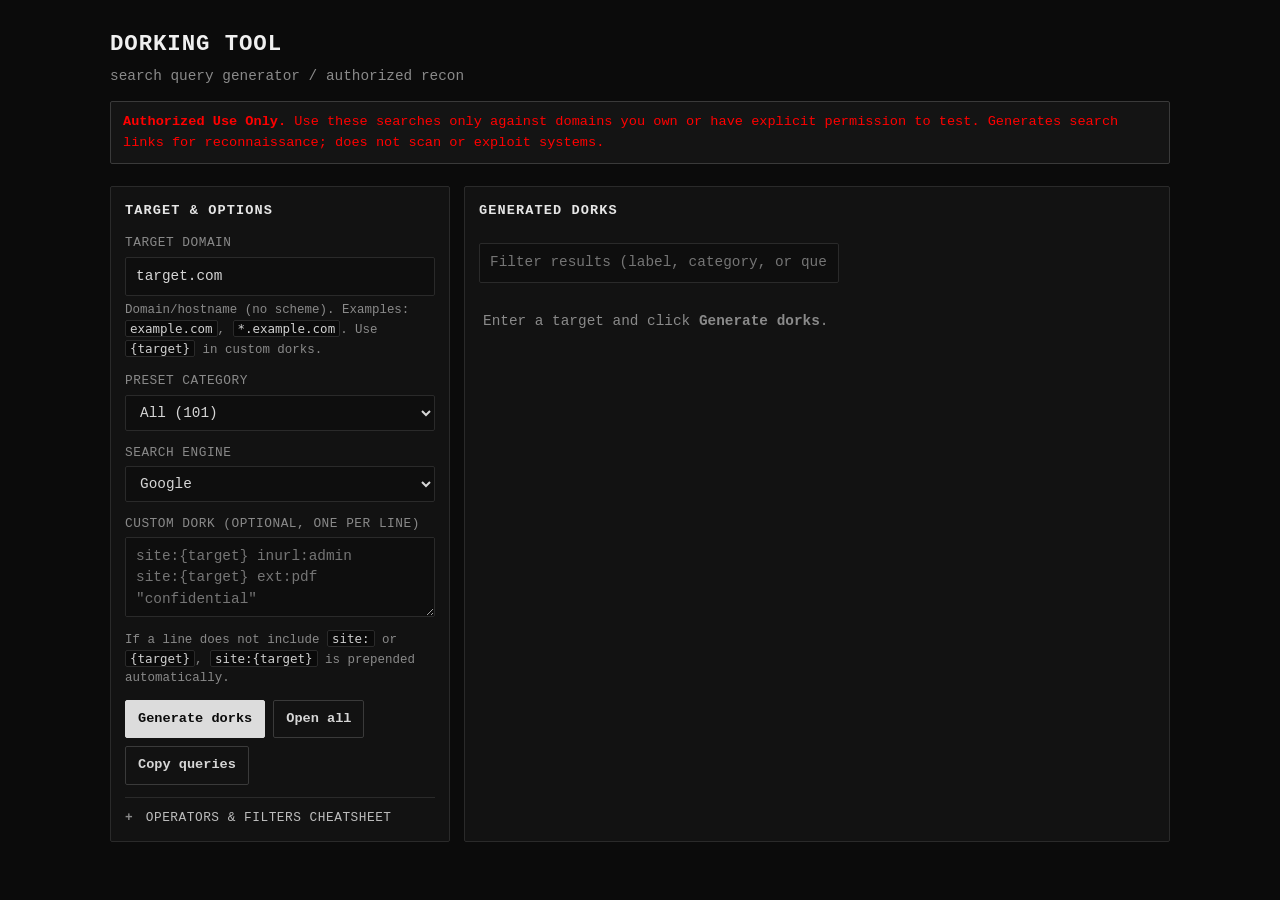
==== index.html @ b3324f96 "first commit" ====
<!DOCTYPE html>
<html lang="en">
<head>
  <meta charset="UTF-8" />
  <meta name="viewport" content="width=device-width, initial-scale=1.0" />
  <title>Dorking Tool</title>
  <style>
    :root {
      --bg: #0b0b0b;
      --panel: #121212;
      --panel-2: #181818;
      --text: #d6d6d6;
      --muted: #8a8a8a;
      --accent: #cfcfcf;
      --border: #2a2a2a;
      --border-strong: #3a3a3a;
      --warn-bg: #141414;
      --warn-border: #3a3a3a;
      --warn-text: #bdbdbd;
    }
    * { box-sizing: border-box; }
    body {
      margin: 0;
      font-family: ui-monospace, SFMono-Regular, Consolas, "Liberation Mono", Menlo, monospace;
      background: var(--bg);
      color: var(--text);
      min-height: 100vh;
      line-height: 1.5;
    }
    header { padding: 28px 20px 8px; max-width: 1100px; margin: 0 auto; }
    h1 {
      margin: 0 0 4px;
      font-size: 1.4rem;
      font-weight: 600;
      letter-spacing: 0.04em;
      color: #f0f0f0;
      text-transform: uppercase;
    }
    .subtitle { color: var(--muted); margin: 0 0 14px; font-size: 0.9rem; }
    .notice {
      background: var(--warn-bg);
      border: 1px solid var(--warn-border);
      color: #ff0000;
      padding: 10px 12px;
      border-radius: 2px;
      font-size: 0.85rem;
    }
    .notice strong { color: #ff0000; font-weight: 600; }
    main {
      max-width: 1100px;
      margin: 0 auto;
      padding: 14px 20px 36px;
      display: grid;
      grid-template-columns: 340px 1fr;
      gap: 14px;
    }
    .card {
      background: var(--panel);
      border: 1px solid var(--border);
      border-radius: 2px;
      padding: 14px;
    }
    .card h2 {
      font-size: 0.85rem;
      margin: 0 0 12px;
      font-weight: 600;
      color: #e6e6e6;
      text-transform: uppercase;
      letter-spacing: 0.08em;
    }
    label { display: block; font-size: 0.8rem; color: var(--muted); margin-bottom: 4px; text-transform: uppercase; letter-spacing: 0.04em; }
    input[type="text"], select, textarea {
      width: 100%;
      background: #0e0e0e;
      color: var(--text);
      border: 1px solid var(--border);
      border-radius: 2px;
      padding: 8px 10px;
      font: inherit;
      font-size: 0.9rem;
    }
    input[type="text"]:focus, select:focus, textarea:focus {
      outline: none;
      border-color: var(--border-strong);
      background: #101010;
    }
    textarea { min-height: 80px; resize: vertical; }
    .row { margin-bottom: 12px; }
    .actions { display: flex; gap: 8px; flex-wrap: wrap; }
    button {
      background: #dcdcdc;
      color: #0b0b0b;
      border: 1px solid #dcdcdc;
      border-radius: 2px;
      padding: 8px 12px;
      font: inherit;
      font-size: 0.85rem;
      font-weight: 600;
      cursor: pointer;
    }
    button:hover { background: #efefef; }
    button.secondary {
      background: transparent;
      color: var(--text);
      border: 1px solid var(--border-strong);
    }
    button.secondary:hover { background: #1a1a1a; color: #f0f0f0; }
    .hint { color: var(--muted); font-size: 0.78rem; margin-top: 5px; }
    .hint code, .cheatsheet code { color: #d0d0d0; background: #0a0a0a; border: 1px solid var(--border); padding: 0 4px; border-radius: 2px; }
    .results-header {
      display: flex;
      align-items: baseline;
      justify-content: space-between;
      gap: 8px;
      margin-bottom: 10px;
      flex-wrap: wrap;
    }
    .count { color: var(--muted); font-size: 0.8rem; }
    .toolbar { margin-bottom: 10px; }
    .toolbar input { max-width: 360px; }
    .dork-list { display: grid; gap: 8px; }
    .dork {
      border: 1px solid var(--border);
      border-radius: 2px;
      padding: 10px 12px;
      background: var(--panel-2);
    }
    .dork .meta {
      display: flex;
      align-items: center;
      justify-content: space-between;
      gap: 8px;
      margin-bottom: 4px;
    }
    .dork .meta strong { font-size: 0.88rem; font-weight: 600; color: #ececec; }
    .tag {
      font-size: 0.72rem;
      color: var(--muted);
      border: 1px solid var(--border);
      padding: 1px 6px;
      border-radius: 2px;
      white-space: nowrap;
      text-transform: uppercase;
      letter-spacing: 0.03em;
    }
    .query {
      font-size: 0.85rem;
      color: #c8c8c8;
      word-break: break-word;
      margin: 6px 0 8px;
      padding: 6px 8px;
      background: #0e0e0e;
      border: 1px solid #222;
      border-radius: 2px;
    }
    .dork .links { display: flex; gap: 8px; flex-wrap: wrap; }
    a.btn, .btn-link {
      text-decoration: none;
      color: var(--text);
      border: 1px solid var(--border-strong);
      padding: 5px 9px;
      border-radius: 2px;
      font: inherit;
      font-size: 0.8rem;
      background: transparent;
      cursor: pointer;
    }
    a.btn:hover, .btn-link:hover { background: #1e1e1e; color: #fff; }
    a.btn.primary { color: #e8e8e8; border-color: #555; }
    .empty { color: var(--muted); padding: 18px 4px; font-size: 0.9rem; }
    details { margin-top: 12px; border-top: 1px solid var(--border); padding-top: 10px; }
    summary {
      cursor: pointer;
      color: #bdbdbd;
      font-size: 0.8rem;
      text-transform: uppercase;
      letter-spacing: 0.04em;
      list-style: none;
      display: flex;
      align-items: center;
      gap: 8px;
      user-select: none;
    }
    summary::-webkit-details-marker { display: none; }
    summary::before { content: "+"; color: var(--muted); font-weight: 600; width: 1em; display: inline-block; }
    details[open] summary::before { content: "-"; }
    summary:hover { color: #e0e0e0; }
    .cheatsheet { margin-top: 10px; font-size: 0.8rem; color: var(--muted); line-height: 1.45; }
    .op-list { display: grid; gap: 8px; }
    .op-item { border: 1px solid var(--border); background: #101010; border-radius: 2px; padding: 8px 9px; }
    .op-head { display: flex; align-items: baseline; justify-content: space-between; gap: 8px; margin-bottom: 3px; }
    .op-name { color: #e2e2e2; font-weight: 600; font-size: 0.82rem; }
    .op-desc { color: var(--muted); font-size: 0.78rem; }
    .op-example { margin-top: 4px; color: #a8a8a8; font-size: 0.78rem; }
    .op-example span { color: #6f6f6f; margin-right: 6px; text-transform: uppercase; letter-spacing: 0.03em; font-size: 0.7rem; }
    .cheatsheet .note { margin-top: 10px; font-size: 0.76rem; color: #7f7f7f; border-left: 2px solid var(--border-strong); padding-left: 8px; }
    ::selection { background: #333; color: #fff; }
    @media (max-width: 900px) { main { grid-template-columns: 1fr; } }
  </style>
</head>
<body>
  <header>
    <h1>Dorking Tool</h1>
    <p class="subtitle">search query generator / authorized recon</p>
    <div class="notice">
      <strong>Authorized Use Only.</strong> Use these searches only against domains you own or have explicit permission to test.
      Generates search links for reconnaissance; does not scan or exploit systems.
    </div>
  </header>

  <main>
    <section class="card">
      <h2>Target & Options</h2>
      <div class="row">
        <label for="target">Target domain</label>
        <input id="target" type="text" placeholder="example.com" value="target.com" autocomplete="off" />
        <div class="hint">Domain/hostname (no scheme). Examples: <code>example.com</code>, <code>*.example.com</code>. Use <code>{target}</code> in custom dorks.</div>
      </div>
      <div class="row">
        <label for="category">Preset category</label>
        <select id="category"></select>
      </div>
      <div class="row">
        <label for="engine">Search engine</label>
        <select id="engine">
          <option value="google">Google</option>
          <option value="bing">Bing</option>
          <option value="duckduckgo">DuckDuckGo</option>
        </select>
      </div>
      <div class="row">
        <label for="custom">Custom dork (optional, one per line)</label>
        <textarea id="custom" placeholder="site:{target} inurl:admin&#10;site:{target} ext:pdf &quot;confidential&quot;"></textarea>
        <div class="hint">If a line does not include <code>site:</code> or <code>{target}</code>, <code>site:{target}</code> is prepended automatically.</div>
      </div>
      <div class="actions">
        <button id="generate">Generate dorks</button>
        <button id="openAll" class="secondary" title="Open all visible result links">Open all</button>
        <button id="copyAll" class="secondary">Copy queries</button>
      </div>
      <div id="status" class="hint" aria-live="polite"></div>

      <details class="cheatsheet-details">
        <summary>Operators & filters cheatsheet</summary>
        <div class="cheatsheet">
          <div class="op-list">
            <div class="op-item">
              <div class="op-name"><code>site:</code></div>
              <div class="op-desc">Limit results to a domain or host.</div>
              <div class="op-example"><span>Example</span><code>site:example.com</code></div>
            </div>
            <div class="op-item">
              <div class="op-name"><code>inurl:</code> / <code>allinurl:</code></div>
              <div class="op-desc">Match keyword(s) in the URL.</div>
              <div class="op-example"><span>Example</span><code>inurl:login</code></div>
            </div>
            <div class="op-item">
              <div class="op-name"><code>intitle:</code> / <code>allintitle:</code></div>
              <div class="op-desc">Match keyword(s) in the page title.</div>
              <div class="op-example"><span>Example</span><code>intitle:"index of"</code></div>
            </div>
            <div class="op-item">
              <div class="op-name"><code>intext:</code> / <code>allintext:</code></div>
              <div class="op-desc">Match keyword(s) in page body text.</div>
              <div class="op-example"><span>Example</span><code>intext:"api_key"</code></div>
            </div>
            <div class="op-item">
              <div class="op-name"><code>filetype:</code> / <code>ext:</code></div>
              <div class="op-desc">Filter by file extension/type.</div>
              <div class="op-example"><span>Example</span><code>filetype:pdf</code></div>
            </div>
            <div class="op-item">
              <div class="op-name"><code>"phrase"</code></div>
              <div class="op-desc">Match an exact phrase.</div>
              <div class="op-example"><span>Example</span><code>"internal use only"</code></div>
            </div>
            <div class="op-item">
              <div class="op-name"><code>OR</code> <code>|</code> <code>( )</code> <code>-</code></div>
              <div class="op-desc">Combine, group, or exclude terms.</div>
              <div class="op-example"><span>Example</span><code>login | signin -help</code></div>
            </div>
            <div class="op-item">
              <div class="op-name"><code>*</code></div>
              <div class="op-desc">Wildcard placeholder (engine-dependent).</div>
              <div class="op-example"><span>Example</span><code>site:*.example.com</code></div>
            </div>
            <div class="op-item">
              <div class="op-name"><code>cache:</code></div>
              <div class="op-desc">View cached page (Google; may be limited/unavailable).</div>
              <div class="op-example"><span>Example</span><code>cache:example.com</code></div>
            </div>
          </div>
          <div class="note">Operator support varies by search engine. Use for authorized recon only.</div>
        </div>
      </details>
    </section>

    <section class="card">
      <div class="results-header">
        <h2>Generated dorks</h2>
        <div id="count" class="count"></div>
      </div>
      <div class="toolbar">
        <input id="filter" type="text" placeholder="Filter results (label, category, or query)" />
      </div>
      <div id="results" class="dork-list">
        <div class="empty">Enter a target and click <strong>Generate dorks</strong>.</div>
      </div>
    </section>
  </main>

  <script>
    const PRESETS = [
      { category: 'All', items: [] },
      { category: 'Discovery & footprint', items: [
        { label: 'All indexed pages', q: 'site:{target}' },
        { label: 'Subdomains (indexed)', q: 'site:*.{target} -www -site:www.{target}' },
        { label: 'Exclude common subdomain noise', q: 'site:{target} -inurl:www' },
        { label: 'Public code mentions', q: '"{target}" (site:github.com OR site:gitlab.com OR site:bitbucket.org)' },
        { label: 'Paste/sharing mentions', q: '"{target}" (site:pastebin.com OR site:pastetext.com OR site:hastebin.com)' },
        { label: 'Cached page (Google)', q: 'cache:{target}' }
      ]},
      { category: 'Files & documents', items: [
        { label: 'PDF documents', q: 'site:{target} filetype:pdf' },
        { label: 'Office documents', q: 'site:{target} (filetype:doc OR filetype:docx OR filetype:xls OR filetype:xlsx OR filetype:ppt OR filetype:pptx OR filetype:csv)' },
        { label: 'Text & readable files', q: 'site:{target} (filetype:txt OR filetype:rtf OR filetype:md)' },
        { label: 'Presentations', q: 'site:{target} (filetype:ppt OR filetype:pptx OR filetype:key)' },
        { label: 'Potentially sensitive docs keywords', q: 'site:{target} filetype:pdf ("confidential" OR "internal use" OR "not for distribution")' }
      ]},
      { category: 'Login & admin', items: [
        { label: 'Login pages', q: 'site:{target} (inurl:login OR inurl:signin OR inurl:sign-in OR intitle:"login" OR intitle:"sign in")' },
        { label: 'Admin portals', q: 'site:{target} (inurl:admin OR inurl:administrator OR intitle:"admin")' },
        { label: 'Auth endpoints', q: 'site:{target} (inurl:auth OR inurl:oauth OR inurl:sso OR inurl:saml)' },
        { label: 'Dashboards/portals', q: 'site:{target} (inurl:dashboard OR inurl:portal OR inurl:console)' },
        { label: 'Password reset flows', q: 'site:{target} (inurl:forgot OR inurl:reset OR "forgot password")' }
      ]},
      { category: 'Directories & indexing', items: [
        { label: 'Directory listings', q: 'site:{target} intitle:"index of"' },
        { label: 'Parent directory listings', q: 'site:{target} intitle:"index of" "parent directory"' },
        { label: 'Index of /backup or /admin', q: 'site:{target} intitle:"index of" ("/backup" OR "/admin" OR "/upload" OR "/uploads")' }
      ]},
      { category: 'Config, env & secrets (recon)', items: [
        { label: '.env references', q: 'site:{target} (inurl:.env OR filetype:env OR ".env")' },
        { label: 'Config files', q: 'site:{target} (filetype:conf OR filetype:cfg OR filetype:ini OR filetype:yaml OR filetype:yml OR filetype:toml)' },
        { label: 'Git exposure hints', q: 'site:{target} (inurl:/.git OR ".git/config" OR intitle:"index of" ".git")' },
        { label: 'Key/material filenames', q: 'site:{target} (filetype:pem OR filetype:key OR filetype:ppk OR "id_rsa" OR "private key")' },
        { label: 'Secret-like keywords (broad)', q: 'site:{target} ("api_key" OR "apikey" OR "client_secret" OR "access_token" OR "authorization: bearer")' }
      ]},
      { category: 'Backups, logs & databases', items: [
        { label: 'Backup/archive files', q: 'site:{target} (filetype:bak OR filetype:old OR filetype:backup OR filetype:zip OR filetype:tar OR filetype:gz OR filetype:7z)' },
        { label: 'SQL/database dumps', q: 'site:{target} (filetype:sql OR filetype:db OR filetype:sqlite OR inurl:dump.sql OR inurl:database)' },
        { label: 'Log files', q: 'site:{target} (filetype:log OR inurl:log OR inurl:logs)' },
        { label: 'Debug/error traces', q: 'site:{target} ("stack trace" OR "traceback" OR "fatal error" OR "warning:" OR "exception")' }
      ]},
      { category: 'APIs & tech surfaces', items: [
        { label: 'API endpoints', q: 'site:{target} (inurl:/api/ OR inurl:api.{target})' },
        { label: 'Swagger/OpenAPI', q: 'site:{target} (inurl:swagger OR inurl:swagger-ui OR inurl:openapi.json OR inurl:api-docs OR intitle:"Swagger UI")' },
        { label: 'GraphQL hints', q: 'site:{target} (inurl:graphql OR inurl:graphiql OR "query {" )' },
        { label: 'Dev/staging/test hosts', q: '(site:dev.{target} OR site:staging.{target} OR site:test.{target} OR site:uat.{target})' },
        { label: 'Common app paths', q: 'site:{target} (inurl:wp-content OR inurl:wp-admin OR inurl:phpinfo OR inurl:server-status)' }
      ]},
      { category: 'Target security & disclosure', items: [
        { label: 'security.txt (well-known)', q: 'site:{target} inurl:/.well-known/security.txt' },
        { label: 'security.txt (any path)', q: 'site:{target} inurl:security.txt' },
        { label: 'Security policy pages', q: 'site:{target} (inurl:security OR inurl:security-policy OR intitle:"security policy")' },
        { label: 'Responsible disclosure page', q: 'site:{target} ("responsible disclosure" OR inurl:responsible-disclosure OR inurl:vulnerability-disclosure-policy)' },
        { label: 'Bug bounty / vulnerability reporting', q: 'site:{target} ("bug bounty" OR "vulnerability report" OR "report a vulnerability" OR inurl:bug-bounty)' },
        { label: 'Rewards / hall of fame', q: 'site:{target} ("reward" OR "bounty" OR "hall of fame" OR "swag") ("security" OR "vulnerability" OR "disclosure")' },
        { label: 'Report/security contact', q: 'site:{target} (inurl:/security ext:txt "contact" OR intext:"security@")' }
      ]},
      { category: 'Bug bounty & disclosure (global discovery)', items: [
        { label: 'Bug bounty in URL', q: 'inurl:"/bug bounty" OR inurl:bugbounty' },
        { label: 'Security pages', q: 'inurl:/security OR inurl:security.txt' },
        { label: 'security.txt rewards', q: 'inurl:security.txt "reward"' },
        { label: 'Responsible disclosure URLs', q: 'inurl:"/responsible-disclosure" OR inurl:"/responsible disclosure"' },
        { label: 'Responsible disclosure rewards/swag/bounty', q: 'inurl:responsible-disclosure (reward OR swag OR bounty)' },
        { label: 'Responsible disclosure hoodie', q: 'inurl:"responsible disclosure" hoodie' },
        { label: 'Responsible disclosure hall of fame', q: '"responsible disclosure" "hall of fame"' },
        { label: 'Responsible disclosure $50', q: 'inurl:"responsible disclosure" $50' },
        { label: 'Responsible disclosure (Europe/white hat)', q: '"responsible disclosure" (europe OR "white hat")' },
        { label: 'White hat program', q: '"white hat program"' },
        { label: 'Responsible disclosure (exclude nl path)', q: 'insite:"responsible disclosure" -inurl:nl' },
        { label: 'Responsible disclosure in text', q: 'intext:"responsible disclosure"' },
        { label: 'Regional responsible disclosure sites', q: '("site:eu responsible disclosure" OR "site:.nl responsible disclosure")' },
        { label: 'Responsible disclosure region filters (r=h)', q: '"responsible disclosure" (r=h:com OR r=h:nl OR r=h:uk OR r=h:eu)' },
        { label: 'Disclosure bounty/swag/reward regions', q: '"responsible disclosure" (bounty OR swag OR reward) (r=h:nl OR r=h:uk OR r=h:eu)' },
        { label: 'Powered by Bugcrowd (external)', q: '"powered by bugcrowd" -site:bugcrowd.com' },
        { label: 'Submit vulnerability report', q: '"submit vulnerability report"' },
        { label: 'Submit report / platforms', q: '"submit vulnerability report" | "powered by bugcrowd" | "powered by hackerone"' },
        { label: 'Government responsible disclosure', q: 'site:*.gov.* "responsible disclosure"' },
        { label: 'We take security seriously', q: 'intext:"we take security very seriously"' },
        { label: 'responsibledisclosure.com', q: 'site:responsibledisclosure.com' },
        { label: 'Vulnerability disclosure policy reward', q: 'inurl:"vulnerability-disclosure-policy" reward' },
        { label: 'Vulnerability disclosure (NL/EU)', q: 'intext:"Vulnerability Disclosure" (site:nl OR site:eu)' },
        { label: 'NL security/disclosure rewards', q: 'site:*.*.nl (intext:"security report reward" OR intext:"responsible disclosure reward")' },
        { label: 'Security vulnerability report', q: '"security vulnerability" "report"' },
        { label: 'Security report (URL typo variant)', q: 'inurl:"security report"' },
        { label: 'University responsible disclosure', q: '"responsible disclosure" university OR inurl:/responsible-disclosure/ university' },
        { label: 'Security contact in txt', q: 'inurl:/security ext:txt "contact"' },
        { label: 'Powered by Synack', q: '"powered by synack"' },
        { label: 'Responsible disclosure bounty text', q: 'intext:"responsible disclosure bounty"' },
        { label: 'Private bug bounty program', q: 'inurl:"private bugbountyprogram"' },
        { label: 'well-known security.txt', q: 'inurl:/.well-known/security ext:txt' },
        { label: 'well-known security.txt (HackerOne)', q: 'inurl:/.well-known/security ext:txt intext:hackerone' },
        { label: 'well-known security.txt (exclude platforms)', q: 'inurl:/.well-known/security ext:txt -hackerone -bugcrowd -synack -openbugbounty' },
        { label: 'Reporting security issues', q: 'inurl:reporting-security-issues' },
        { label: 'security-policy.txt', q: 'inurl:security-policy.txt ext:txt' },
        { label: 'Bug bounty in URL paths', q: 'site:*.*.* inurl:bug inurl:bounty' },
        { label: 'Help/support bounty or rewards', q: '(site:help.*.* inurl:bounty) OR (site:support.*.* intext:"security report reward")' },
        { label: 'Security report monetary/reward', q: '(intext:"security report monetary" inurl:security) OR (intext:"security report reward" inurl:report)' },
        { label: 'Security subdomain bounty', q: 'site:security.*.* inurl:bounty' },
        { label: 'Country security report rewards', q: '(site:*.*.de inurl:bug inurl:bounty) OR (site:*.*.uk intext:"security report reward") OR (site:*.*.cn intext:"security report reward")' },
        { label: 'Vulnerability reporting policy', q: '"vulnerability reporting policy"' },
        { label: 'Dutch disclosure phrase (exclude NL site)', q: '"van de melding met een minimum van een" -site:responsibledisclosure.nl' },
        { label: 'Responsible disclosure policy URL', q: 'inurl:responsible-disclosure-policy' },
        { label: 'Found a security vulnerability', q: '"If you believe you\'ve found a security vulnerability"' },
        { label: 'Bug bounty crypto reward text', q: 'intext:"BugBounty" intext:"BTC" intext:"reward"' },
        { label: 'Bounty with currency mentions', q: '(intext:bounty inurl:/security) OR (inurl:"bug bounty" intext:"€" inurl:/security) OR (inurl:"bug bounty" intext:"$" inurl:/security) OR (inurl:"bug bounty" intext:"INR" inurl:/security)' },
        { label: 'security.txt mailto (exclude common sites)', q: 'inurl:/security.txt "mailto*" -github.com -wikipedia.org -portswigger.net -magento' },
        { label: 'Trust/report a vulnerability path', q: 'inurl:/trust/report-a-vulnerability' },
        { label: 'EDU security vulnerability reporting', q: 'site:*.edu intext:"security report vulnerability"' },
        { label: 'CMS bug bounty', q: '"cms" "bug bounty"' },
        { label: 'Security issue reward/compensation', q: '("If you find a security issue" "reward") OR ("responsible disclosure" intext:"you may be eligible for monetary compensation")' },
        { label: 'Bug bounty keywords in URL', q: 'inurl:"responsible disclosure" OR inurl:"bug bounty" OR inurl:"bugbounty"' },
        { label: 'We offer a bounty', q: 'intext:"we offer a bounty"' },
        { label: 'Responsible disclosure by country sites', q: '(site:*.br "responsible disclosure") OR (site:*.at "responsible disclosure") OR (site:*.be "responsible disclosure") OR (site:*.au "responsible disclosure")' },
        { label: 'Country/TLD security.txt bounty', q: 'site:*/security.txt "bounty"' },
        { label: 'Bug bounty INR/rupees', q: '(inurl:"bug bounty" intext:"rupees") OR (inurl:"bug bounty" intext:"₹") OR (inurl:"responsible disclosure" intext:"INR")' }
      ]},
      { category: 'Parameters & app behavior (recon)', items: [
        { label: 'URLs with parameters', q: 'site:{target} inurl:?' },
        { label: 'Redirect-related params', q: 'site:{target} (inurl:return= OR inurl:returnUrl= OR inurl:redirect= OR inurl:url= OR inurl:next=)' },
        { label: 'Common injectable-looking params (recon)', q: 'site:{target} (inurl:id= OR inurl:pid= OR inurl:cat= OR inurl:file= OR inurl:page=)' },
        { label: 'Search/query inputs', q: 'site:{target} (inurl:q= OR inurl:search= OR inurl:s= OR inurl:query=)' }
      ]}
    ];

    PRESETS[0].items = PRESETS.slice(1).flatMap(g => g.items.map(i => ({ ...i, group: g.category })));

    const els = {
      target: document.getElementById('target'),
      category: document.getElementById('category'),
      engine: document.getElementById('engine'),
      custom: document.getElementById('custom'),
      filter: document.getElementById('filter'),
      generate: document.getElementById('generate'),
      openAll: document.getElementById('openAll'),
      copyAll: document.getElementById('copyAll'),
      results: document.getElementById('results'),
      count: document.getElementById('count'),
      status: document.getElementById('status')
    };

    function initCategories() {
      PRESETS.forEach((g, i) => {
        const opt = document.createElement('option');
        opt.value = String(i);
        opt.textContent = `${g.category} (${g.items.length})`;
        els.category.appendChild(opt);
      });
    }

    function normalizeTarget(raw) {
      return raw.trim().replace(/^https?:\/\//i, '').replace(/\/.*$/, '').replace(/\s+/g, '');
    }

    function buildUrl(engine, query) {
      const q = encodeURIComponent(query);
      if (engine === 'bing') return `https://www.bing.com/search?q=${q}`;
      if (engine === 'duckduckgo') return `https://duckduckgo.com/?q=${q}`;
      return `https://www.google.com/search?q=${q}`;
    }

    function engineLabel(engine) {
      if (engine === 'bing') return 'Bing';
      if (engine === 'duckduckgo') return 'DuckDuckGo';
      return 'Google';
    }

    function setStatus(msg) { els.status.textContent = msg || ''; }

    function escapeHtml(s) {
      return String(s).replace(/[&<>"']/g, c => ({'&':'&amp;','<':'&lt;','>':'&gt;','"':'&quot;',"'":'&#39;'}[c]));
    }

    function normalizeCustomLine(line, target) {
      let q = line.replaceAll('{target}', target).trim();
      if (!q) return '';
      if (!/\bsite:|{target}/i.test(line) && !q.toLowerCase().includes('site:')) {
        q = `site:${target} ${q}`;
      }
      return q;
    }

    function getItems(target) {
      const group = PRESETS[Number(els.category.value)] || PRESETS[0];
      let items = group.items.map(i => ({
        label: i.label,
        group: i.group || group.category,
        query: i.q.replaceAll('{target}', target)
      }));
      const customLines = els.custom.value.split('\n').map(s => s.trim()).filter(Boolean);
      customLines.forEach((line, idx) => {
        const q = normalizeCustomLine(line, target);
        if (q) items.push({ label: `Custom ${idx + 1}`, group: 'Custom', query: q });
      });
      const seen = new Set();
      items = items.filter(it => {
        const k = it.query.toLowerCase();
        if (seen.has(k)) return false;
        seen.add(k);
        return true;
      });
      return items;
    }

    let lastItems = [];

    function render() {
      const target = normalizeTarget(els.target.value);
      if (!target) {
        els.results.innerHTML = '<div class="empty">Please enter a target domain.</div>';
        els.count.textContent = '';
        lastItems = [];
        return;
      }
      lastItems = getItems(target);
      renderList();
      setStatus(`Generated ${lastItems.length} dork(s) for ${target}.`);
    }

    function renderList() {
      const target = normalizeTarget(els.target.value);
      const engine = els.engine.value;
      const term = (els.filter.value || '').toLowerCase().trim();
      const items = lastItems.filter(it => {
        if (!term) return true;
        return it.label.toLowerCase().includes(term) || it.group.toLowerCase().includes(term) || it.query.toLowerCase().includes(term);
      });
      els.count.textContent = `${items.length} shown${lastItems.length !== items.length ? ` / ${lastItems.length} total` : ''}`;
      if (!items.length) {
        els.results.innerHTML = '<div class="empty">No dorks match the current filter.</div>';
        return;
      }
      els.results.innerHTML = '';
      items.forEach((item) => {
        const url = buildUrl(engine, item.query);
        const div = document.createElement('div');
        div.className = 'dork';
        div.dataset.url = url;
        div.dataset.query = item.query;
        div.innerHTML = `
          <div class="meta">
            <strong>${escapeHtml(item.label)}</strong>
            <span class="tag">${escapeHtml(item.group)}</span>
          </div>
          <div class="query">${escapeHtml(item.query)}</div>
          <div class="links">
            <a class="btn primary" href="${url}" target="_blank" rel="noopener noreferrer">Open in ${engineLabel(engine)}</a>
            <button class="btn-link" type="button" data-copy>Copy query</button>
          </div>
        `;
        div.querySelector('[data-copy]').addEventListener('click', async () => {
          await copyText(item.query);
          setStatus('Copied query to clipboard.');
        });
        els.results.appendChild(div);
      });
      if (!target) setStatus('');
    }

    async function copyText(text) {
      try { await navigator.clipboard.writeText(text); }
      catch {
        const ta = document.createElement('textarea');
        ta.value = text; document.body.appendChild(ta); ta.select();
        document.execCommand('copy'); document.body.removeChild(ta);
      }
    }

    els.generate.addEventListener('click', render);
    els.filter.addEventListener('input', renderList);
    els.engine.addEventListener('change', () => { if (lastItems.length) renderList(); });
    els.target.addEventListener('keydown', (e) => { if (e.key === 'Enter') render(); });
    els.openAll.addEventListener('click', () => {
      const cards = [...els.results.querySelectorAll('.dork')];
      if (!cards.length) { setStatus('Nothing to open. Generate dorks first.'); return; }
      if (cards.length > 15 && !confirm(`Open ${cards.length} tabs? This may be blocked by popup settings.`)) return;
      cards.forEach(c => window.open(c.dataset.url, '_blank', 'noopener'));
      setStatus(`Opened ${cards.length} tab(s). If blocked, allow popups for this file.`);
    });
    els.copyAll.addEventListener('click', async () => {
      const queries = [...els.results.querySelectorAll('.dork')].map(c => c.dataset.query);
      if (!queries.length) { setStatus('Nothing to copy. Generate dorks first.'); return; }
      await copyText(queries.join('\n'));
      setStatus(`Copied ${queries.length} quer${queries.length === 1 ? 'y' : 'ies'} to clipboard.`);
    });

    initCategories();
  </script>
</body>
</html>
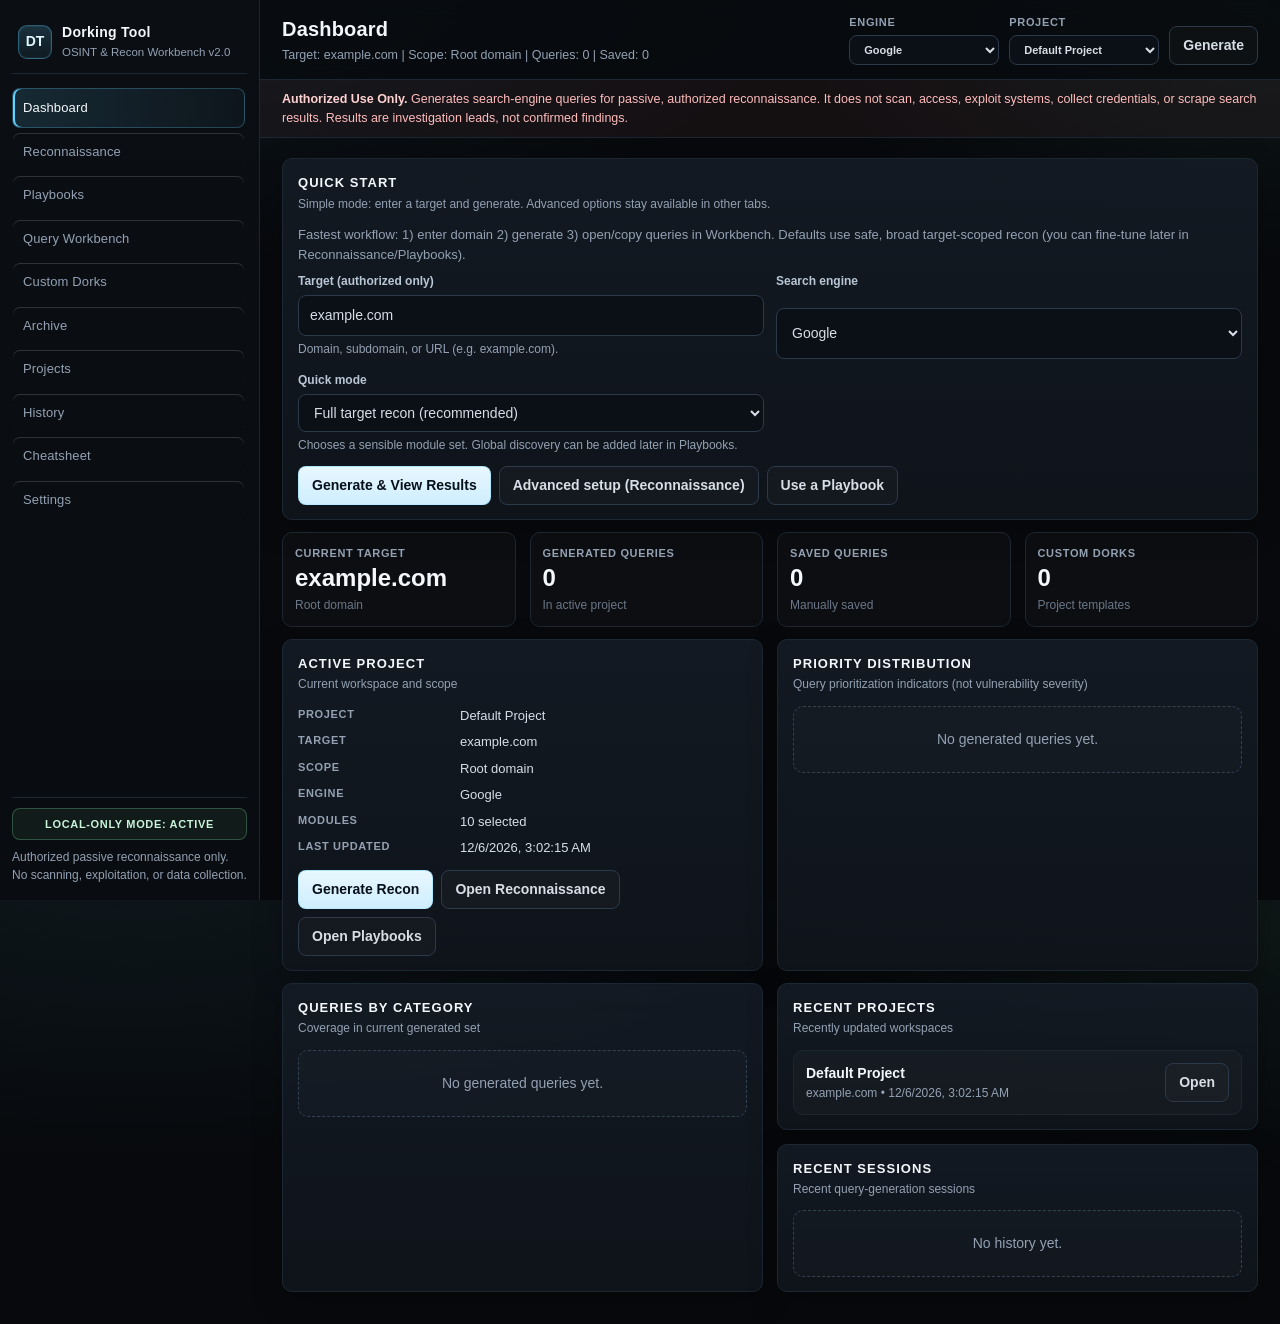
==== commit 8fb8914b: "v2: workbench UI, server/engines, docs, and screenshots" ====
--- a/index.html
+++ b/index.html
@@ -3,600 +3,69 @@
 <head>
   <meta charset="UTF-8" />
   <meta name="viewport" content="width=device-width, initial-scale=1.0" />
-  <title>Dorking Tool</title>
-  <style>
-    :root {
-      --bg: #0b0b0b;
-      --panel: #121212;
-      --panel-2: #181818;
-      --text: #d6d6d6;
-      --muted: #8a8a8a;
-      --accent: #cfcfcf;
-      --border: #2a2a2a;
-      --border-strong: #3a3a3a;
-      --warn-bg: #141414;
-      --warn-border: #3a3a3a;
-      --warn-text: #bdbdbd;
-    }
-    * { box-sizing: border-box; }
-    body {
-      margin: 0;
-      font-family: ui-monospace, SFMono-Regular, Consolas, "Liberation Mono", Menlo, monospace;
-      background: var(--bg);
-      color: var(--text);
-      min-height: 100vh;
-      line-height: 1.5;
-    }
-    header { padding: 28px 20px 8px; max-width: 1100px; margin: 0 auto; }
-    h1 {
-      margin: 0 0 4px;
-      font-size: 1.4rem;
-      font-weight: 600;
-      letter-spacing: 0.04em;
-      color: #f0f0f0;
-      text-transform: uppercase;
-    }
-    .subtitle { color: var(--muted); margin: 0 0 14px; font-size: 0.9rem; }
-    .notice {
-      background: var(--warn-bg);
-      border: 1px solid var(--warn-border);
-      color: #ff0000;
-      padding: 10px 12px;
-      border-radius: 2px;
-      font-size: 0.85rem;
-    }
-    .notice strong { color: #ff0000; font-weight: 600; }
-    main {
-      max-width: 1100px;
-      margin: 0 auto;
-      padding: 14px 20px 36px;
-      display: grid;
-      grid-template-columns: 340px 1fr;
-      gap: 14px;
-    }
-    .card {
-      background: var(--panel);
-      border: 1px solid var(--border);
-      border-radius: 2px;
-      padding: 14px;
-    }
-    .card h2 {
-      font-size: 0.85rem;
-      margin: 0 0 12px;
-      font-weight: 600;
-      color: #e6e6e6;
-      text-transform: uppercase;
-      letter-spacing: 0.08em;
-    }
-    label { display: block; font-size: 0.8rem; color: var(--muted); margin-bottom: 4px; text-transform: uppercase; letter-spacing: 0.04em; }
-    input[type="text"], select, textarea {
-      width: 100%;
-      background: #0e0e0e;
-      color: var(--text);
-      border: 1px solid var(--border);
-      border-radius: 2px;
-      padding: 8px 10px;
-      font: inherit;
-      font-size: 0.9rem;
-    }
-    input[type="text"]:focus, select:focus, textarea:focus {
-      outline: none;
-      border-color: var(--border-strong);
-      background: #101010;
-    }
-    textarea { min-height: 80px; resize: vertical; }
-    .row { margin-bottom: 12px; }
-    .actions { display: flex; gap: 8px; flex-wrap: wrap; }
-    button {
-      background: #dcdcdc;
-      color: #0b0b0b;
-      border: 1px solid #dcdcdc;
-      border-radius: 2px;
-      padding: 8px 12px;
-      font: inherit;
-      font-size: 0.85rem;
-      font-weight: 600;
-      cursor: pointer;
-    }
-    button:hover { background: #efefef; }
-    button.secondary {
-      background: transparent;
-      color: var(--text);
-      border: 1px solid var(--border-strong);
-    }
-    button.secondary:hover { background: #1a1a1a; color: #f0f0f0; }
-    .hint { color: var(--muted); font-size: 0.78rem; margin-top: 5px; }
-    .hint code, .cheatsheet code { color: #d0d0d0; background: #0a0a0a; border: 1px solid var(--border); padding: 0 4px; border-radius: 2px; }
-    .results-header {
-      display: flex;
-      align-items: baseline;
-      justify-content: space-between;
-      gap: 8px;
-      margin-bottom: 10px;
-      flex-wrap: wrap;
-    }
-    .count { color: var(--muted); font-size: 0.8rem; }
-    .toolbar { margin-bottom: 10px; }
-    .toolbar input { max-width: 360px; }
-    .dork-list { display: grid; gap: 8px; }
-    .dork {
-      border: 1px solid var(--border);
-      border-radius: 2px;
-      padding: 10px 12px;
-      background: var(--panel-2);
-    }
-    .dork .meta {
-      display: flex;
-      align-items: center;
-      justify-content: space-between;
-      gap: 8px;
-      margin-bottom: 4px;
-    }
-    .dork .meta strong { font-size: 0.88rem; font-weight: 600; color: #ececec; }
-    .tag {
-      font-size: 0.72rem;
-      color: var(--muted);
-      border: 1px solid var(--border);
-      padding: 1px 6px;
-      border-radius: 2px;
-      white-space: nowrap;
-      text-transform: uppercase;
-      letter-spacing: 0.03em;
-    }
-    .query {
-      font-size: 0.85rem;
-      color: #c8c8c8;
-      word-break: break-word;
-      margin: 6px 0 8px;
-      padding: 6px 8px;
-      background: #0e0e0e;
-      border: 1px solid #222;
-      border-radius: 2px;
-    }
-    .dork .links { display: flex; gap: 8px; flex-wrap: wrap; }
-    a.btn, .btn-link {
-      text-decoration: none;
-      color: var(--text);
-      border: 1px solid var(--border-strong);
-      padding: 5px 9px;
-      border-radius: 2px;
-      font: inherit;
-      font-size: 0.8rem;
-      background: transparent;
-      cursor: pointer;
-    }
-    a.btn:hover, .btn-link:hover { background: #1e1e1e; color: #fff; }
-    a.btn.primary { color: #e8e8e8; border-color: #555; }
-    .empty { color: var(--muted); padding: 18px 4px; font-size: 0.9rem; }
-    details { margin-top: 12px; border-top: 1px solid var(--border); padding-top: 10px; }
-    summary {
-      cursor: pointer;
-      color: #bdbdbd;
-      font-size: 0.8rem;
-      text-transform: uppercase;
-      letter-spacing: 0.04em;
-      list-style: none;
-      display: flex;
-      align-items: center;
-      gap: 8px;
-      user-select: none;
-    }
-    summary::-webkit-details-marker { display: none; }
-    summary::before { content: "+"; color: var(--muted); font-weight: 600; width: 1em; display: inline-block; }
-    details[open] summary::before { content: "-"; }
-    summary:hover { color: #e0e0e0; }
-    .cheatsheet { margin-top: 10px; font-size: 0.8rem; color: var(--muted); line-height: 1.45; }
-    .op-list { display: grid; gap: 8px; }
-    .op-item { border: 1px solid var(--border); background: #101010; border-radius: 2px; padding: 8px 9px; }
-    .op-head { display: flex; align-items: baseline; justify-content: space-between; gap: 8px; margin-bottom: 3px; }
-    .op-name { color: #e2e2e2; font-weight: 600; font-size: 0.82rem; }
-    .op-desc { color: var(--muted); font-size: 0.78rem; }
-    .op-example { margin-top: 4px; color: #a8a8a8; font-size: 0.78rem; }
-    .op-example span { color: #6f6f6f; margin-right: 6px; text-transform: uppercase; letter-spacing: 0.03em; font-size: 0.7rem; }
-    .cheatsheet .note { margin-top: 10px; font-size: 0.76rem; color: #7f7f7f; border-left: 2px solid var(--border-strong); padding-left: 8px; }
-    ::selection { background: #333; color: #fff; }
-    @media (max-width: 900px) { main { grid-template-columns: 1fr; } }
-  </style>
+  <title>Dorking Tool v2.0 — Search Engine OSINT & Reconnaissance Workbench</title>
+  <link rel="stylesheet" href="styles.css" />
 </head>
 <body>
-  <header>
-    <h1>Dorking Tool</h1>
-    <p class="subtitle">search query generator / authorized recon</p>
-    <div class="notice">
-      <strong>Authorized Use Only.</strong> Use these searches only against domains you own or have explicit permission to test.
-      Generates search links for reconnaissance; does not scan or exploit systems.
+  <a class="skip-link" href="#view-root">Skip to content</a>
+  <div class="app-shell">
+    <aside class="sidebar" aria-label="Primary">
+      <div class="brand">
+        <div class="brand-mark">DT</div>
+        <div>
+          <div class="brand-title">Dorking Tool</div>
+          <div class="brand-sub">OSINT &amp; Recon Workbench v2.0</div>
+        </div>
+      </div>
+      <nav class="nav" id="main-nav">
+        <button class="nav-item active" data-view="dashboard">Dashboard</button>
+        <button class="nav-item" data-view="recon">Reconnaissance</button>
+        <button class="nav-item" data-view="playbooks">Playbooks</button>
+        <button class="nav-item" data-view="workbench">Query Workbench</button>
+        <button class="nav-item" data-view="custom">Custom Dorks</button>
+        <button class="nav-item" data-view="archive">Archive</button>
+        <button class="nav-item" data-view="projects">Projects</button>
+        <button class="nav-item" data-view="history">History</button>
+        <button class="nav-item" data-view="cheatsheet">Cheatsheet</button>
+        <button class="nav-item" data-view="settings">Settings</button>
+      </nav>
+      <div class="sidebar-footer">
+        <div class="privacy-badge" id="privacy-badge" title="All processing and storage happen locally in your browser.">LOCAL-ONLY MODE: ACTIVE</div>
+        <div class="muted tiny">Authorized passive reconnaissance only. No scanning, exploitation, or data collection.</div>
+      </div>
+    </aside>
+
+    <div class="main-area">
+      <header class="topbar">
+        <div>
+          <h1 id="view-title">Dashboard</h1>
+          <div class="topbar-meta" id="topbar-meta"></div>
+        </div>
+        <div class="topbar-actions">
+          <label class="inline-field compact">
+            <span>Engine</span>
+            <select id="global-engine"></select>
+          </label>
+          <label class="inline-field compact">
+            <span>Project</span>
+            <select id="global-project"></select>
+          </label>
+          <button class="secondary" id="quick-generate">Generate</button>
+        </div>
+      </header>
+
+      <div class="notice-bar" role="note">
+        <strong>Authorized Use Only.</strong> Generates search-engine queries for passive, authorized reconnaissance. It does not scan, access, exploit systems, collect credentials, or scrape search results. Results are investigation leads, not confirmed findings.
+      </div>
+
+      <main id="view-root" class="view-root" tabindex="-1"></main>
     </div>
-  </header>
+  </div>
 
-  <main>
-    <section class="card">
-      <h2>Target & Options</h2>
-      <div class="row">
-        <label for="target">Target domain</label>
-        <input id="target" type="text" placeholder="example.com" value="target.com" autocomplete="off" />
-        <div class="hint">Domain/hostname (no scheme). Examples: <code>example.com</code>, <code>*.example.com</code>. Use <code>{target}</code> in custom dorks.</div>
-      </div>
-      <div class="row">
-        <label for="category">Preset category</label>
-        <select id="category"></select>
-      </div>
-      <div class="row">
-        <label for="engine">Search engine</label>
-        <select id="engine">
-          <option value="google">Google</option>
-          <option value="bing">Bing</option>
-          <option value="duckduckgo">DuckDuckGo</option>
-        </select>
-      </div>
-      <div class="row">
-        <label for="custom">Custom dork (optional, one per line)</label>
-        <textarea id="custom" placeholder="site:{target} inurl:admin&#10;site:{target} ext:pdf &quot;confidential&quot;"></textarea>
-        <div class="hint">If a line does not include <code>site:</code> or <code>{target}</code>, <code>site:{target}</code> is prepended automatically.</div>
-      </div>
-      <div class="actions">
-        <button id="generate">Generate dorks</button>
-        <button id="openAll" class="secondary" title="Open all visible result links">Open all</button>
-        <button id="copyAll" class="secondary">Copy queries</button>
-      </div>
-      <div id="status" class="hint" aria-live="polite"></div>
+  <div id="toast-container" class="toast-container" aria-live="polite" aria-atomic="true"></div>
+  <div id="modal-root"></div>
 
-      <details class="cheatsheet-details">
-        <summary>Operators & filters cheatsheet</summary>
-        <div class="cheatsheet">
-          <div class="op-list">
-            <div class="op-item">
-              <div class="op-name"><code>site:</code></div>
-              <div class="op-desc">Limit results to a domain or host.</div>
-              <div class="op-example"><span>Example</span><code>site:example.com</code></div>
-            </div>
-            <div class="op-item">
-              <div class="op-name"><code>inurl:</code> / <code>allinurl:</code></div>
-              <div class="op-desc">Match keyword(s) in the URL.</div>
-              <div class="op-example"><span>Example</span><code>inurl:login</code></div>
-            </div>
-            <div class="op-item">
-              <div class="op-name"><code>intitle:</code> / <code>allintitle:</code></div>
-              <div class="op-desc">Match keyword(s) in the page title.</div>
-              <div class="op-example"><span>Example</span><code>intitle:"index of"</code></div>
-            </div>
-            <div class="op-item">
-              <div class="op-name"><code>intext:</code> / <code>allintext:</code></div>
-              <div class="op-desc">Match keyword(s) in page body text.</div>
-              <div class="op-example"><span>Example</span><code>intext:"api_key"</code></div>
-            </div>
-            <div class="op-item">
-              <div class="op-name"><code>filetype:</code> / <code>ext:</code></div>
-              <div class="op-desc">Filter by file extension/type.</div>
-              <div class="op-example"><span>Example</span><code>filetype:pdf</code></div>
-            </div>
-            <div class="op-item">
-              <div class="op-name"><code>"phrase"</code></div>
-              <div class="op-desc">Match an exact phrase.</div>
-              <div class="op-example"><span>Example</span><code>"internal use only"</code></div>
-            </div>
-            <div class="op-item">
-              <div class="op-name"><code>OR</code> <code>|</code> <code>( )</code> <code>-</code></div>
-              <div class="op-desc">Combine, group, or exclude terms.</div>
-              <div class="op-example"><span>Example</span><code>login | signin -help</code></div>
-            </div>
-            <div class="op-item">
-              <div class="op-name"><code>*</code></div>
-              <div class="op-desc">Wildcard placeholder (engine-dependent).</div>
-              <div class="op-example"><span>Example</span><code>site:*.example.com</code></div>
-            </div>
-            <div class="op-item">
-              <div class="op-name"><code>cache:</code></div>
-              <div class="op-desc">View cached page (Google; may be limited/unavailable).</div>
-              <div class="op-example"><span>Example</span><code>cache:example.com</code></div>
-            </div>
-          </div>
-          <div class="note">Operator support varies by search engine. Use for authorized recon only.</div>
-        </div>
-      </details>
-    </section>
-
-    <section class="card">
-      <div class="results-header">
-        <h2>Generated dorks</h2>
-        <div id="count" class="count"></div>
-      </div>
-      <div class="toolbar">
-        <input id="filter" type="text" placeholder="Filter results (label, category, or query)" />
-      </div>
-      <div id="results" class="dork-list">
-        <div class="empty">Enter a target and click <strong>Generate dorks</strong>.</div>
-      </div>
-    </section>
-  </main>
-
-  <script>
-    const PRESETS = [
-      { category: 'All', items: [] },
-      { category: 'Discovery & footprint', items: [
-        { label: 'All indexed pages', q: 'site:{target}' },
-        { label: 'Subdomains (indexed)', q: 'site:*.{target} -www -site:www.{target}' },
-        { label: 'Exclude common subdomain noise', q: 'site:{target} -inurl:www' },
-        { label: 'Public code mentions', q: '"{target}" (site:github.com OR site:gitlab.com OR site:bitbucket.org)' },
-        { label: 'Paste/sharing mentions', q: '"{target}" (site:pastebin.com OR site:pastetext.com OR site:hastebin.com)' },
-        { label: 'Cached page (Google)', q: 'cache:{target}' }
-      ]},
-      { category: 'Files & documents', items: [
-        { label: 'PDF documents', q: 'site:{target} filetype:pdf' },
-        { label: 'Office documents', q: 'site:{target} (filetype:doc OR filetype:docx OR filetype:xls OR filetype:xlsx OR filetype:ppt OR filetype:pptx OR filetype:csv)' },
-        { label: 'Text & readable files', q: 'site:{target} (filetype:txt OR filetype:rtf OR filetype:md)' },
-        { label: 'Presentations', q: 'site:{target} (filetype:ppt OR filetype:pptx OR filetype:key)' },
-        { label: 'Potentially sensitive docs keywords', q: 'site:{target} filetype:pdf ("confidential" OR "internal use" OR "not for distribution")' }
-      ]},
-      { category: 'Login & admin', items: [
-        { label: 'Login pages', q: 'site:{target} (inurl:login OR inurl:signin OR inurl:sign-in OR intitle:"login" OR intitle:"sign in")' },
-        { label: 'Admin portals', q: 'site:{target} (inurl:admin OR inurl:administrator OR intitle:"admin")' },
-        { label: 'Auth endpoints', q: 'site:{target} (inurl:auth OR inurl:oauth OR inurl:sso OR inurl:saml)' },
-        { label: 'Dashboards/portals', q: 'site:{target} (inurl:dashboard OR inurl:portal OR inurl:console)' },
-        { label: 'Password reset flows', q: 'site:{target} (inurl:forgot OR inurl:reset OR "forgot password")' }
-      ]},
-      { category: 'Directories & indexing', items: [
-        { label: 'Directory listings', q: 'site:{target} intitle:"index of"' },
-        { label: 'Parent directory listings', q: 'site:{target} intitle:"index of" "parent directory"' },
-        { label: 'Index of /backup or /admin', q: 'site:{target} intitle:"index of" ("/backup" OR "/admin" OR "/upload" OR "/uploads")' }
-      ]},
-      { category: 'Config, env & secrets (recon)', items: [
-        { label: '.env references', q: 'site:{target} (inurl:.env OR filetype:env OR ".env")' },
-        { label: 'Config files', q: 'site:{target} (filetype:conf OR filetype:cfg OR filetype:ini OR filetype:yaml OR filetype:yml OR filetype:toml)' },
-        { label: 'Git exposure hints', q: 'site:{target} (inurl:/.git OR ".git/config" OR intitle:"index of" ".git")' },
-        { label: 'Key/material filenames', q: 'site:{target} (filetype:pem OR filetype:key OR filetype:ppk OR "id_rsa" OR "private key")' },
-        { label: 'Secret-like keywords (broad)', q: 'site:{target} ("api_key" OR "apikey" OR "client_secret" OR "access_token" OR "authorization: bearer")' }
-      ]},
-      { category: 'Backups, logs & databases', items: [
-        { label: 'Backup/archive files', q: 'site:{target} (filetype:bak OR filetype:old OR filetype:backup OR filetype:zip OR filetype:tar OR filetype:gz OR filetype:7z)' },
-        { label: 'SQL/database dumps', q: 'site:{target} (filetype:sql OR filetype:db OR filetype:sqlite OR inurl:dump.sql OR inurl:database)' },
-        { label: 'Log files', q: 'site:{target} (filetype:log OR inurl:log OR inurl:logs)' },
-        { label: 'Debug/error traces', q: 'site:{target} ("stack trace" OR "traceback" OR "fatal error" OR "warning:" OR "exception")' }
-      ]},
-      { category: 'APIs & tech surfaces', items: [
-        { label: 'API endpoints', q: 'site:{target} (inurl:/api/ OR inurl:api.{target})' },
-        { label: 'Swagger/OpenAPI', q: 'site:{target} (inurl:swagger OR inurl:swagger-ui OR inurl:openapi.json OR inurl:api-docs OR intitle:"Swagger UI")' },
-        { label: 'GraphQL hints', q: 'site:{target} (inurl:graphql OR inurl:graphiql OR "query {" )' },
-        { label: 'Dev/staging/test hosts', q: '(site:dev.{target} OR site:staging.{target} OR site:test.{target} OR site:uat.{target})' },
-        { label: 'Common app paths', q: 'site:{target} (inurl:wp-content OR inurl:wp-admin OR inurl:phpinfo OR inurl:server-status)' }
-      ]},
-      { category: 'Target security & disclosure', items: [
-        { label: 'security.txt (well-known)', q: 'site:{target} inurl:/.well-known/security.txt' },
-        { label: 'security.txt (any path)', q: 'site:{target} inurl:security.txt' },
-        { label: 'Security policy pages', q: 'site:{target} (inurl:security OR inurl:security-policy OR intitle:"security policy")' },
-        { label: 'Responsible disclosure page', q: 'site:{target} ("responsible disclosure" OR inurl:responsible-disclosure OR inurl:vulnerability-disclosure-policy)' },
-        { label: 'Bug bounty / vulnerability reporting', q: 'site:{target} ("bug bounty" OR "vulnerability report" OR "report a vulnerability" OR inurl:bug-bounty)' },
-        { label: 'Rewards / hall of fame', q: 'site:{target} ("reward" OR "bounty" OR "hall of fame" OR "swag") ("security" OR "vulnerability" OR "disclosure")' },
-        { label: 'Report/security contact', q: 'site:{target} (inurl:/security ext:txt "contact" OR intext:"security@")' }
-      ]},
-      { category: 'Bug bounty & disclosure (global discovery)', items: [
-        { label: 'Bug bounty in URL', q: 'inurl:"/bug bounty" OR inurl:bugbounty' },
-        { label: 'Security pages', q: 'inurl:/security OR inurl:security.txt' },
-        { label: 'security.txt rewards', q: 'inurl:security.txt "reward"' },
-        { label: 'Responsible disclosure URLs', q: 'inurl:"/responsible-disclosure" OR inurl:"/responsible disclosure"' },
-        { label: 'Responsible disclosure rewards/swag/bounty', q: 'inurl:responsible-disclosure (reward OR swag OR bounty)' },
-        { label: 'Responsible disclosure hoodie', q: 'inurl:"responsible disclosure" hoodie' },
-        { label: 'Responsible disclosure hall of fame', q: '"responsible disclosure" "hall of fame"' },
-        { label: 'Responsible disclosure $50', q: 'inurl:"responsible disclosure" $50' },
-        { label: 'Responsible disclosure (Europe/white hat)', q: '"responsible disclosure" (europe OR "white hat")' },
-        { label: 'White hat program', q: '"white hat program"' },
-        { label: 'Responsible disclosure (exclude nl path)', q: 'insite:"responsible disclosure" -inurl:nl' },
-        { label: 'Responsible disclosure in text', q: 'intext:"responsible disclosure"' },
-        { label: 'Regional responsible disclosure sites', q: '("site:eu responsible disclosure" OR "site:.nl responsible disclosure")' },
-        { label: 'Responsible disclosure region filters (r=h)', q: '"responsible disclosure" (r=h:com OR r=h:nl OR r=h:uk OR r=h:eu)' },
-        { label: 'Disclosure bounty/swag/reward regions', q: '"responsible disclosure" (bounty OR swag OR reward) (r=h:nl OR r=h:uk OR r=h:eu)' },
-        { label: 'Powered by Bugcrowd (external)', q: '"powered by bugcrowd" -site:bugcrowd.com' },
-        { label: 'Submit vulnerability report', q: '"submit vulnerability report"' },
-        { label: 'Submit report / platforms', q: '"submit vulnerability report" | "powered by bugcrowd" | "powered by hackerone"' },
-        { label: 'Government responsible disclosure', q: 'site:*.gov.* "responsible disclosure"' },
-        { label: 'We take security seriously', q: 'intext:"we take security very seriously"' },
-        { label: 'responsibledisclosure.com', q: 'site:responsibledisclosure.com' },
-        { label: 'Vulnerability disclosure policy reward', q: 'inurl:"vulnerability-disclosure-policy" reward' },
-        { label: 'Vulnerability disclosure (NL/EU)', q: 'intext:"Vulnerability Disclosure" (site:nl OR site:eu)' },
-        { label: 'NL security/disclosure rewards', q: 'site:*.*.nl (intext:"security report reward" OR intext:"responsible disclosure reward")' },
-        { label: 'Security vulnerability report', q: '"security vulnerability" "report"' },
-        { label: 'Security report (URL typo variant)', q: 'inurl:"security report"' },
-        { label: 'University responsible disclosure', q: '"responsible disclosure" university OR inurl:/responsible-disclosure/ university' },
-        { label: 'Security contact in txt', q: 'inurl:/security ext:txt "contact"' },
-        { label: 'Powered by Synack', q: '"powered by synack"' },
-        { label: 'Responsible disclosure bounty text', q: 'intext:"responsible disclosure bounty"' },
-        { label: 'Private bug bounty program', q: 'inurl:"private bugbountyprogram"' },
-        { label: 'well-known security.txt', q: 'inurl:/.well-known/security ext:txt' },
-        { label: 'well-known security.txt (HackerOne)', q: 'inurl:/.well-known/security ext:txt intext:hackerone' },
-        { label: 'well-known security.txt (exclude platforms)', q: 'inurl:/.well-known/security ext:txt -hackerone -bugcrowd -synack -openbugbounty' },
-        { label: 'Reporting security issues', q: 'inurl:reporting-security-issues' },
-        { label: 'security-policy.txt', q: 'inurl:security-policy.txt ext:txt' },
-        { label: 'Bug bounty in URL paths', q: 'site:*.*.* inurl:bug inurl:bounty' },
-        { label: 'Help/support bounty or rewards', q: '(site:help.*.* inurl:bounty) OR (site:support.*.* intext:"security report reward")' },
-        { label: 'Security report monetary/reward', q: '(intext:"security report monetary" inurl:security) OR (intext:"security report reward" inurl:report)' },
-        { label: 'Security subdomain bounty', q: 'site:security.*.* inurl:bounty' },
-        { label: 'Country security report rewards', q: '(site:*.*.de inurl:bug inurl:bounty) OR (site:*.*.uk intext:"security report reward") OR (site:*.*.cn intext:"security report reward")' },
-        { label: 'Vulnerability reporting policy', q: '"vulnerability reporting policy"' },
-        { label: 'Dutch disclosure phrase (exclude NL site)', q: '"van de melding met een minimum van een" -site:responsibledisclosure.nl' },
-        { label: 'Responsible disclosure policy URL', q: 'inurl:responsible-disclosure-policy' },
-        { label: 'Found a security vulnerability', q: '"If you believe you\'ve found a security vulnerability"' },
-        { label: 'Bug bounty crypto reward text', q: 'intext:"BugBounty" intext:"BTC" intext:"reward"' },
-        { label: 'Bounty with currency mentions', q: '(intext:bounty inurl:/security) OR (inurl:"bug bounty" intext:"€" inurl:/security) OR (inurl:"bug bounty" intext:"$" inurl:/security) OR (inurl:"bug bounty" intext:"INR" inurl:/security)' },
-        { label: 'security.txt mailto (exclude common sites)', q: 'inurl:/security.txt "mailto*" -github.com -wikipedia.org -portswigger.net -magento' },
-        { label: 'Trust/report a vulnerability path', q: 'inurl:/trust/report-a-vulnerability' },
-        { label: 'EDU security vulnerability reporting', q: 'site:*.edu intext:"security report vulnerability"' },
-        { label: 'CMS bug bounty', q: '"cms" "bug bounty"' },
-        { label: 'Security issue reward/compensation', q: '("If you find a security issue" "reward") OR ("responsible disclosure" intext:"you may be eligible for monetary compensation")' },
-        { label: 'Bug bounty keywords in URL', q: 'inurl:"responsible disclosure" OR inurl:"bug bounty" OR inurl:"bugbounty"' },
-        { label: 'We offer a bounty', q: 'intext:"we offer a bounty"' },
-        { label: 'Responsible disclosure by country sites', q: '(site:*.br "responsible disclosure") OR (site:*.at "responsible disclosure") OR (site:*.be "responsible disclosure") OR (site:*.au "responsible disclosure")' },
-        { label: 'Country/TLD security.txt bounty', q: 'site:*/security.txt "bounty"' },
-        { label: 'Bug bounty INR/rupees', q: '(inurl:"bug bounty" intext:"rupees") OR (inurl:"bug bounty" intext:"₹") OR (inurl:"responsible disclosure" intext:"INR")' }
-      ]},
-      { category: 'Parameters & app behavior (recon)', items: [
-        { label: 'URLs with parameters', q: 'site:{target} inurl:?' },
-        { label: 'Redirect-related params', q: 'site:{target} (inurl:return= OR inurl:returnUrl= OR inurl:redirect= OR inurl:url= OR inurl:next=)' },
-        { label: 'Common injectable-looking params (recon)', q: 'site:{target} (inurl:id= OR inurl:pid= OR inurl:cat= OR inurl:file= OR inurl:page=)' },
-        { label: 'Search/query inputs', q: 'site:{target} (inurl:q= OR inurl:search= OR inurl:s= OR inurl:query=)' }
-      ]}
-    ];
-
-    PRESETS[0].items = PRESETS.slice(1).flatMap(g => g.items.map(i => ({ ...i, group: g.category })));
-
-    const els = {
-      target: document.getElementById('target'),
-      category: document.getElementById('category'),
-      engine: document.getElementById('engine'),
-      custom: document.getElementById('custom'),
-      filter: document.getElementById('filter'),
-      generate: document.getElementById('generate'),
-      openAll: document.getElementById('openAll'),
-      copyAll: document.getElementById('copyAll'),
-      results: document.getElementById('results'),
-      count: document.getElementById('count'),
-      status: document.getElementById('status')
-    };
-
-    function initCategories() {
-      PRESETS.forEach((g, i) => {
-        const opt = document.createElement('option');
-        opt.value = String(i);
-        opt.textContent = `${g.category} (${g.items.length})`;
-        els.category.appendChild(opt);
-      });
-    }
-
-    function normalizeTarget(raw) {
-      return raw.trim().replace(/^https?:\/\//i, '').replace(/\/.*$/, '').replace(/\s+/g, '');
-    }
-
-    function buildUrl(engine, query) {
-      const q = encodeURIComponent(query);
-      if (engine === 'bing') return `https://www.bing.com/search?q=${q}`;
-      if (engine === 'duckduckgo') return `https://duckduckgo.com/?q=${q}`;
-      return `https://www.google.com/search?q=${q}`;
-    }
-
-    function engineLabel(engine) {
-      if (engine === 'bing') return 'Bing';
-      if (engine === 'duckduckgo') return 'DuckDuckGo';
-      return 'Google';
-    }
-
-    function setStatus(msg) { els.status.textContent = msg || ''; }
-
-    function escapeHtml(s) {
-      return String(s).replace(/[&<>"']/g, c => ({'&':'&amp;','<':'&lt;','>':'&gt;','"':'&quot;',"'":'&#39;'}[c]));
-    }
-
-    function normalizeCustomLine(line, target) {
-      let q = line.replaceAll('{target}', target).trim();
-      if (!q) return '';
-      if (!/\bsite:|{target}/i.test(line) && !q.toLowerCase().includes('site:')) {
-        q = `site:${target} ${q}`;
-      }
-      return q;
-    }
-
-    function getItems(target) {
-      const group = PRESETS[Number(els.category.value)] || PRESETS[0];
-      let items = group.items.map(i => ({
-        label: i.label,
-        group: i.group || group.category,
-        query: i.q.replaceAll('{target}', target)
-      }));
-      const customLines = els.custom.value.split('\n').map(s => s.trim()).filter(Boolean);
-      customLines.forEach((line, idx) => {
-        const q = normalizeCustomLine(line, target);
-        if (q) items.push({ label: `Custom ${idx + 1}`, group: 'Custom', query: q });
-      });
-      const seen = new Set();
-      items = items.filter(it => {
-        const k = it.query.toLowerCase();
-        if (seen.has(k)) return false;
-        seen.add(k);
-        return true;
-      });
-      return items;
-    }
-
-    let lastItems = [];
-
-    function render() {
-      const target = normalizeTarget(els.target.value);
-      if (!target) {
-        els.results.innerHTML = '<div class="empty">Please enter a target domain.</div>';
-        els.count.textContent = '';
-        lastItems = [];
-        return;
-      }
-      lastItems = getItems(target);
-      renderList();
-      setStatus(`Generated ${lastItems.length} dork(s) for ${target}.`);
-    }
-
-    function renderList() {
-      const target = normalizeTarget(els.target.value);
-      const engine = els.engine.value;
-      const term = (els.filter.value || '').toLowerCase().trim();
-      const items = lastItems.filter(it => {
-        if (!term) return true;
-        return it.label.toLowerCase().includes(term) || it.group.toLowerCase().includes(term) || it.query.toLowerCase().includes(term);
-      });
-      els.count.textContent = `${items.length} shown${lastItems.length !== items.length ? ` / ${lastItems.length} total` : ''}`;
-      if (!items.length) {
-        els.results.innerHTML = '<div class="empty">No dorks match the current filter.</div>';
-        return;
-      }
-      els.results.innerHTML = '';
-      items.forEach((item) => {
-        const url = buildUrl(engine, item.query);
-        const div = document.createElement('div');
-        div.className = 'dork';
-        div.dataset.url = url;
-        div.dataset.query = item.query;
-        div.innerHTML = `
-          <div class="meta">
-            <strong>${escapeHtml(item.label)}</strong>
-            <span class="tag">${escapeHtml(item.group)}</span>
-          </div>
-          <div class="query">${escapeHtml(item.query)}</div>
-          <div class="links">
-            <a class="btn primary" href="${url}" target="_blank" rel="noopener noreferrer">Open in ${engineLabel(engine)}</a>
-            <button class="btn-link" type="button" data-copy>Copy query</button>
-          </div>
-        `;
-        div.querySelector('[data-copy]').addEventListener('click', async () => {
-          await copyText(item.query);
-          setStatus('Copied query to clipboard.');
-        });
-        els.results.appendChild(div);
-      });
-      if (!target) setStatus('');
-    }
-
-    async function copyText(text) {
-      try { await navigator.clipboard.writeText(text); }
-      catch {
-        const ta = document.createElement('textarea');
-        ta.value = text; document.body.appendChild(ta); ta.select();
-        document.execCommand('copy'); document.body.removeChild(ta);
-      }
-    }
-
-    els.generate.addEventListener('click', render);
-    els.filter.addEventListener('input', renderList);
-    els.engine.addEventListener('change', () => { if (lastItems.length) renderList(); });
-    els.target.addEventListener('keydown', (e) => { if (e.key === 'Enter') render(); });
-    els.openAll.addEventListener('click', () => {
-      const cards = [...els.results.querySelectorAll('.dork')];
-      if (!cards.length) { setStatus('Nothing to open. Generate dorks first.'); return; }
-      if (cards.length > 15 && !confirm(`Open ${cards.length} tabs? This may be blocked by popup settings.`)) return;
-      cards.forEach(c => window.open(c.dataset.url, '_blank', 'noopener'));
-      setStatus(`Opened ${cards.length} tab(s). If blocked, allow popups for this file.`);
-    });
-    els.copyAll.addEventListener('click', async () => {
-      const queries = [...els.results.querySelectorAll('.dork')].map(c => c.dataset.query);
-      if (!queries.length) { setStatus('Nothing to copy. Generate dorks first.'); return; }
-      await copyText(queries.join('\n'));
-      setStatus(`Copied ${queries.length} quer${queries.length === 1 ? 'y' : 'ies'} to clipboard.`);
-    });
-
-    initCategories();
-  </script>
+  <script src="data.js"></script>
+  <script src="app.js"></script>
 </body>
 </html>
--- a/styles.css
+++ b/styles.css
@@ -0,0 +1,279 @@
+:root {
+  --bg: #07090c;
+  --bg-elev: #0b0f14;
+  --panel: #0f141b;
+  --panel-2: #131a23;
+  --panel-3: #18212d;
+  --text: #d7dee7;
+  --text-strong: #f4f8fc;
+  --muted: #93a1b3;
+  --faint: #6b7788;
+  --border: #1d2733;
+  --border-strong: #2b394a;
+  --accent: #63d2ff;
+  --accent-2: #7cf0c8;
+  --accent-dim: rgba(99, 210, 255, 0.12);
+  --ok: #73d69c;
+  --warn: #e7c66b;
+  --danger: #ff8f8f;
+  --crit: #ff9c9c;
+  --high: #ffbf7a;
+  --med: #f0d97a;
+  --low: #8ec5ff;
+  --info: #b8c7d9;
+  --focus: #9fe7ff;
+  --radius: 10px;
+  --radius-sm: 7px;
+  --shadow: 0 10px 30px rgba(0, 0, 0, 0.25);
+  --mono: ui-monospace, SFMono-Regular, Consolas, "Liberation Mono", Menlo, monospace;
+  --sans: Inter, "Segoe UI", Roboto, "Helvetica Neue", Arial, sans-serif;
+}
+* { box-sizing: border-box; }
+html, body { height: 100%; }
+body {
+  margin: 0;
+  font-family: var(--sans);
+  background:
+    radial-gradient(1200px 600px at 10% -10%, rgba(99,210,255,0.08), transparent 60%),
+    radial-gradient(900px 500px at 100% 0%, rgba(124,240,200,0.06), transparent 55%),
+    var(--bg);
+  color: var(--text);
+  line-height: 1.5;
+  font-size: 14px;
+  -webkit-font-smoothing: antialiased;
+  text-rendering: optimizeLegibility;
+}
+a { color: var(--accent); text-decoration: none; }
+a:hover { text-decoration: underline; }
+button, input, select, textarea { font: inherit; color: inherit; }
+button {
+  background: linear-gradient(180deg, #e8f7ff 0%, #cfeeff 100%);
+  color: #071019;
+  border: 1px solid rgba(99,210,255,0.35);
+  border-radius: 8px;
+  padding: 8px 13px;
+  cursor: pointer;
+  font-weight: 600;
+  transition: transform .08s ease, background .15s ease, border-color .15s ease, box-shadow .15s ease, opacity .15s ease;
+  box-shadow: 0 1px 0 rgba(255,255,255,0.15) inset;
+}
+button:hover { background: linear-gradient(180deg, #f4fbff 0%, #def4ff 100%); border-color: rgba(99,210,255,0.55); }
+button:active { transform: translateY(1px); }
+button:disabled { opacity: 0.45; cursor: not-allowed; transform: none; }
+button.secondary, .btn-secondary {
+  background: rgba(255,255,255,0.02);
+  color: var(--text);
+  border: 1px solid var(--border-strong);
+  box-shadow: none;
+}
+button.secondary:hover, .btn-secondary:hover { background: rgba(255,255,255,0.06); color: var(--text-strong); border-color: #3a4c61; }
+button.danger { background: rgba(255,143,143,0.08); color: #ffc1c1; border-color: rgba(255,143,143,0.35); }
+button.danger:hover { background: rgba(255,143,143,0.14); }
+
+input[type="text"], input[type="search"], input[type="number"], input[type="url"], select, textarea {
+  width: 100%;
+  background: #0b1017;
+  color: var(--text);
+  border: 1px solid var(--border-strong);
+  border-radius: 8px;
+  padding: 9px 11px;
+  transition: border-color .15s ease, box-shadow .15s ease, background .15s ease;
+}
+input:hover, select:hover, textarea:hover { border-color: #3a4c61; }
+input:focus, select:focus, textarea:focus, button:focus, .nav-item:focus, a:focus {
+  outline: none;
+  border-color: var(--accent);
+  box-shadow: 0 0 0 3px rgba(99,210,255,0.18);
+}
+textarea { min-height: 96px; resize: vertical; }
+select { cursor: pointer; }
+label { display: block; }
+.muted { color: var(--muted); }
+.tiny { font-size: 12px; }
+.strong { color: var(--text-strong); font-weight: 600; }
+.mono { font-family: var(--mono); }
+.right { text-align: right; }
+.mt8 { margin-top: 8px; } .mt12 { margin-top: 12px; } .mb8 { margin-bottom: 8px; } .mb12 { margin-bottom: 12px; }
+
+.skip-link { position: absolute; left: -999px; top: 8px; background: #fff; color: #000; padding: 8px 10px; border-radius: 8px; z-index: 100; }
+.skip-link:focus { left: 8px; }
+
+.app-shell { display: grid; grid-template-columns: 260px 1fr; min-height: 100vh; }
+.sidebar {
+  border-right: 1px solid var(--border);
+  background: linear-gradient(180deg, rgba(11,15,20,0.98), rgba(9,12,16,0.98));
+  padding: 16px 12px;
+  display: flex; flex-direction: column; gap: 14px;
+  position: sticky; top: 0; height: 100vh;
+  backdrop-filter: blur(8px);
+}
+.brand { display: flex; gap: 10px; align-items: center; padding: 6px 6px 12px; border-bottom: 1px solid var(--border); }
+.brand-mark { width: 34px; height: 34px; border: 1px solid rgba(99,210,255,0.35); border-radius: 9px; display: grid; place-items: center; color: #dff7ff; font-weight: 800; background: linear-gradient(180deg, rgba(99,210,255,0.18), rgba(99,210,255,0.06)); box-shadow: 0 0 0 1px rgba(99,210,255,0.08) inset; }
+.brand-title { color: var(--text-strong); font-weight: 700; font-size: 14px; letter-spacing: .02em; }
+.brand-sub { color: var(--muted); font-size: 11.5px; margin-top: 1px; }
+.nav { display: flex; flex-direction: column; gap: 4px; overflow: auto; padding-right: 2px; }
+.nav-item {
+  text-align: left; background: transparent; color: var(--muted); border: 1px solid transparent;
+  padding: 9px 10px; font-size: 13px; font-weight: 500; letter-spacing: .01em; border-radius: 8px;
+  display: flex; align-items: center; gap: 8px;
+}
+.nav-item:hover { background: rgba(255,255,255,0.04); border-color: var(--border); color: var(--text); }
+.nav-item.active { background: linear-gradient(90deg, rgba(99,210,255,0.14), rgba(99,210,255,0.04)); border-color: rgba(99,210,255,0.25); color: var(--text-strong); box-shadow: inset 2px 0 0 var(--accent); }
+.sidebar-footer { margin-top: auto; display: grid; gap: 8px; padding-top: 10px; border-top: 1px solid var(--border); }
+.privacy-badge { border: 1px solid rgba(115,214,156,0.3); color: #c9f3da; padding: 7px 8px; font-size: 11px; text-align: center; letter-spacing: .06em; font-weight: 700; background: rgba(115,214,156,0.08); border-radius: 8px; }
+
+.main-area { min-width: 0; display: flex; flex-direction: column; }
+.topbar {
+  padding: 14px 22px; border-bottom: 1px solid var(--border); display: flex; align-items: center; justify-content: space-between; gap: 14px; flex-wrap: wrap;
+  background: rgba(8,11,15,0.82); position: sticky; top: 0; z-index: 5; backdrop-filter: blur(10px);
+}
+.topbar h1 { margin: 0; font-size: 20px; color: var(--text-strong); letter-spacing: .01em; font-weight: 700; }
+.topbar-meta { color: var(--muted); font-size: 12.5px; margin-top: 2px; }
+.topbar-actions { display: flex; gap: 10px; align-items: flex-end; flex-wrap: wrap; }
+.inline-field { display: grid; gap: 4px; font-size: 11px; color: var(--muted); text-transform: uppercase; letter-spacing: .06em; font-weight: 600; }
+.inline-field.compact select { min-width: 150px; padding: 7px 10px; }
+.notice-bar { padding: 10px 22px; border-bottom: 1px solid var(--border); background: rgba(255,143,143,0.05); color: #ffbcbc; font-size: 12.5px; }
+.notice-bar strong { color: #ffd1d1; }
+.view-root { padding: 20px 22px 32px; max-width: 1400px; width: 100%; }
+
+.grid { display: grid; gap: 14px; }
+.grid.cols-2 { grid-template-columns: repeat(2, minmax(0,1fr)); }
+.grid.cols-3 { grid-template-columns: repeat(3, minmax(0,1fr)); }
+.grid.cols-4 { grid-template-columns: repeat(4, minmax(0,1fr)); }
+.panel {
+  background: linear-gradient(180deg, rgba(19,26,35,0.95), rgba(15,20,27,0.98));
+  border: 1px solid var(--border);
+  border-radius: var(--radius);
+  padding: 14px 15px;
+  min-width: 0;
+  box-shadow: var(--shadow);
+}
+.panel-header { display: flex; align-items: flex-start; justify-content: space-between; gap: 10px; margin-bottom: 12px; }
+.panel-title { margin: 0; font-size: 13px; color: var(--text-strong); text-transform: uppercase; letter-spacing: .08em; font-weight: 700; }
+.panel-sub { color: var(--muted); font-size: 12px; margin-top: 3px; line-height: 1.45; }
+
+.stat { padding: 12px; border: 1px solid var(--border); background: rgba(255,255,255,0.02); border-radius: 10px; }
+.stat-label { color: var(--muted); font-size: 11px; text-transform: uppercase; letter-spacing: .06em; font-weight: 600; }
+.stat-value { color: var(--text-strong); font-size: 24px; margin-top: 4px; font-weight: 700; line-height: 1.1; }
+.stat-sub { color: var(--faint); font-size: 12px; margin-top: 4px; }
+
+.form-grid { display: grid; grid-template-columns: repeat(2, minmax(0,1fr)); gap: 12px; }
+.form-grid .span-2 { grid-column: span 2; }
+.field { display: grid; gap: 5px; }
+.field > span, .field-label { color: #b9c6d6; font-size: 12px; font-weight: 600; }
+.help { color: var(--muted); font-size: 12px; line-height: 1.45; }
+.error-text { color: #ffc1c1; font-size: 12px; }
+.actions { display: flex; gap: 8px; flex-wrap: wrap; align-items: center; }
+
+.chips { display: flex; flex-wrap: wrap; gap: 7px; }
+.chip { border: 1px solid var(--border-strong); padding: 4px 9px; font-size: 12px; color: #c8d4e2; background: rgba(255,255,255,0.03); border-radius: 999px; }
+.chip.ok { color: #d6f5e3; border-color: rgba(115,214,156,0.35); background: rgba(115,214,156,0.08); }
+.chip.warn { color: #f5e6b8; border-color: rgba(231,198,107,0.35); background: rgba(231,198,107,0.08); }
+
+.table-wrap { overflow: auto; border: 1px solid var(--border); border-radius: 10px; }
+table { width: 100%; border-collapse: collapse; font-size: 13px; }
+th, td { padding: 10px; border-bottom: 1px solid var(--border); text-align: left; vertical-align: top; }
+th { color: var(--muted); font-weight: 700; text-transform: uppercase; font-size: 11px; letter-spacing: .06em; background: #0d131a; position: sticky; top: 0; }
+tr:hover td { background: rgba(255,255,255,0.02); }
+
+.list { display: grid; gap: 10px; }
+.card-item {
+  border: 1px solid var(--border);
+  background: rgba(255,255,255,0.02);
+  padding: 12px;
+  border-radius: 10px;
+  transition: border-color .15s ease, background .15s ease, transform .08s ease;
+}
+.card-item:hover { border-color: #334458; background: rgba(255,255,255,0.035); }
+.card-item.selected { border-color: rgba(99,210,255,0.45); background: rgba(99,210,255,0.06); box-shadow: inset 0 0 0 1px rgba(99,210,255,0.08); }
+.item-head { display: flex; justify-content: space-between; gap: 10px; align-items: flex-start; }
+.item-title { color: var(--text-strong); font-weight: 600; font-size: 14px; }
+.item-meta { display: flex; flex-wrap: wrap; gap: 6px; margin-top: 6px; }
+.query-box {
+  margin: 10px 0;
+  padding: 10px 11px;
+  background: #090d12;
+  border: 1px solid #1f2a36;
+  color: #dce7f3;
+  overflow-wrap: anywhere;
+  border-radius: 8px;
+  font-family: var(--mono);
+  font-size: 12.5px;
+  line-height: 1.55;
+}
+.desc { color: var(--muted); font-size: 13px; line-height: 1.5; }
+
+.badge { display: inline-flex; align-items: center; border: 1px solid var(--border-strong); padding: 2px 8px; font-size: 11px; font-weight: 600; letter-spacing: .02em; color: #cbd7e5; background: rgba(255,255,255,0.03); border-radius: 999px; }
+.badge.pri-critical { color: #2b0f12; background: #ffadad; border-color: #ffadad; }
+.badge.pri-high { color: #2a1707; background: #ffc98e; border-color: #ffc98e; }
+.badge.pri-medium { color: #241d06; background: #f3df8d; border-color: #f3df8d; }
+.badge.pri-low { color: #08182b; background: #a8d4ff; border-color: #a8d4ff; }
+.badge.pri-informational { color: #10161d; background: #d2dde9; border-color: #d2dde9; }
+
+.toolbar { display: flex; gap: 10px; flex-wrap: wrap; align-items: flex-end; margin-bottom: 12px; padding: 10px; background: rgba(255,255,255,0.02); border: 1px solid var(--border); border-radius: 10px; }
+.toolbar .grow { flex: 1 1 220px; }
+.toolbar .field { min-width: 150px; }
+.checkline { display: inline-flex; gap: 7px; align-items: center; color: var(--text); font-size: 13px; }
+.checkline input { width: 16px; height: 16px; accent-color: var(--accent); }
+
+.split { display: grid; grid-template-columns: minmax(0,1.25fr) minmax(320px,.75fr); gap: 14px; align-items: start; }
+.details-pane { position: sticky; top: 96px; align-self: start; }
+.kv { display: grid; grid-template-columns: 150px 1fr; gap: 7px 12px; font-size: 13px; }
+.kv .k { color: var(--muted); font-size: 11px; text-transform: uppercase; letter-spacing: .06em; font-weight: 600; }
+.op-list { display: grid; gap: 8px; }
+.op-item { border: 1px solid var(--border); background: rgba(255,255,255,0.02); padding: 10px; border-radius: 8px; }
+.op-head { display: flex; justify-content: space-between; gap: 8px; align-items: center; }
+.op-name { color: var(--text-strong); font-weight: 700; font-family: var(--mono); }
+
+.empty { padding: 22px; border: 1px dashed #314255; color: var(--muted); text-align: center; background: rgba(255,255,255,0.015); border-radius: 10px; }
+.progress-bar { height: 8px; background: #0a0f14; border: 1px solid var(--border); border-radius: 999px; overflow: hidden; }
+.progress-bar > span { display: block; height: 100%; background: linear-gradient(90deg, var(--accent), var(--accent-2)); }
+.bar-row { display: grid; grid-template-columns: 170px 1fr 44px; gap: 10px; align-items: center; font-size: 13px; }
+.bar-row .label { color: #c3cfdd; overflow: hidden; text-overflow: ellipsis; white-space: nowrap; }
+
+.toast-container { position: fixed; right: 16px; bottom: 16px; display: grid; gap: 8px; z-index: 50; }
+.toast { background: #121923; border: 1px solid var(--border-strong); color: var(--text); padding: 10px 12px; min-width: 260px; max-width: 380px; border-radius: 10px; box-shadow: var(--shadow); }
+.toast.ok { border-color: rgba(115,214,156,0.4); }
+.toast.warn { border-color: rgba(231,198,107,0.4); }
+.toast.err { border-color: rgba(255,143,143,0.4); }
+
+.modal-backdrop { position: fixed; inset: 0; background: rgba(3,6,9,0.72); backdrop-filter: blur(3px); display: grid; place-items: center; z-index: 40; padding: 16px; }
+.modal { width: min(760px, 100%); max-height: 90vh; overflow: auto; background: #0f151d; border: 1px solid var(--border-strong); padding: 16px; border-radius: 12px; box-shadow: var(--shadow); }
+.modal h3 { margin: 0 0 8px; color: var(--text-strong); font-size: 16px; }
+
+.code-inline { background: #0a0f15; border: 1px solid var(--border); padding: 1px 6px; border-radius: 6px; font-family: var(--mono); font-size: 12px; }
+hr.sep { border: 0; border-top: 1px solid var(--border); margin: 14px 0; }
+.small-grid { display: grid; grid-template-columns: repeat(auto-fit, minmax(180px, 1fr)); gap: 10px; }
+
+details { border: 1px solid var(--border); border-radius: 10px; background: rgba(255,255,255,0.015); }
+summary { cursor: pointer; padding: 10px 12px; color: var(--text-strong); font-weight: 600; list-style: none; }
+summary::-webkit-details-marker { display: none; }
+details[open] summary { border-bottom: 1px solid var(--border); }
+details > div { padding: 12px; }
+
+* { scrollbar-width: thin; scrollbar-color: #334458 transparent; }
+*::-webkit-scrollbar { width: 10px; height: 10px; }
+*::-webkit-scrollbar-thumb { background: #334458; border-radius: 999px; border: 2px solid transparent; background-clip: padding-box; }
+*::-webkit-scrollbar-track { background: transparent; }
+
+@media (max-width: 1100px) {
+  .split { grid-template-columns: 1fr; }
+  .details-pane { position: static; }
+}
+@media (max-width: 980px) {
+  .app-shell { grid-template-columns: 1fr; }
+  .sidebar { position: static; height: auto; border-right: 0; border-bottom: 1px solid var(--border); }
+  .nav { flex-direction: row; flex-wrap: wrap; }
+  .nav-item { flex: 1 1 auto; text-align: center; }
+  .grid.cols-2, .grid.cols-3, .grid.cols-4, .form-grid { grid-template-columns: 1fr; }
+  .form-grid .span-2 { grid-column: span 1; }
+  .bar-row { grid-template-columns: 120px 1fr 36px; }
+  .topbar { padding: 12px 14px; }
+  .notice-bar, .view-root { padding-left: 14px; padding-right: 14px; }
+}
+@media (max-width: 640px) {
+  .topbar-actions { width: 100%; }
+  .inline-field.compact, .inline-field.compact select { width: 100%; }
+  .actions button { width: 100%; justify-content: center; }
+  .kv { grid-template-columns: 1fr; gap: 2px; }
+}
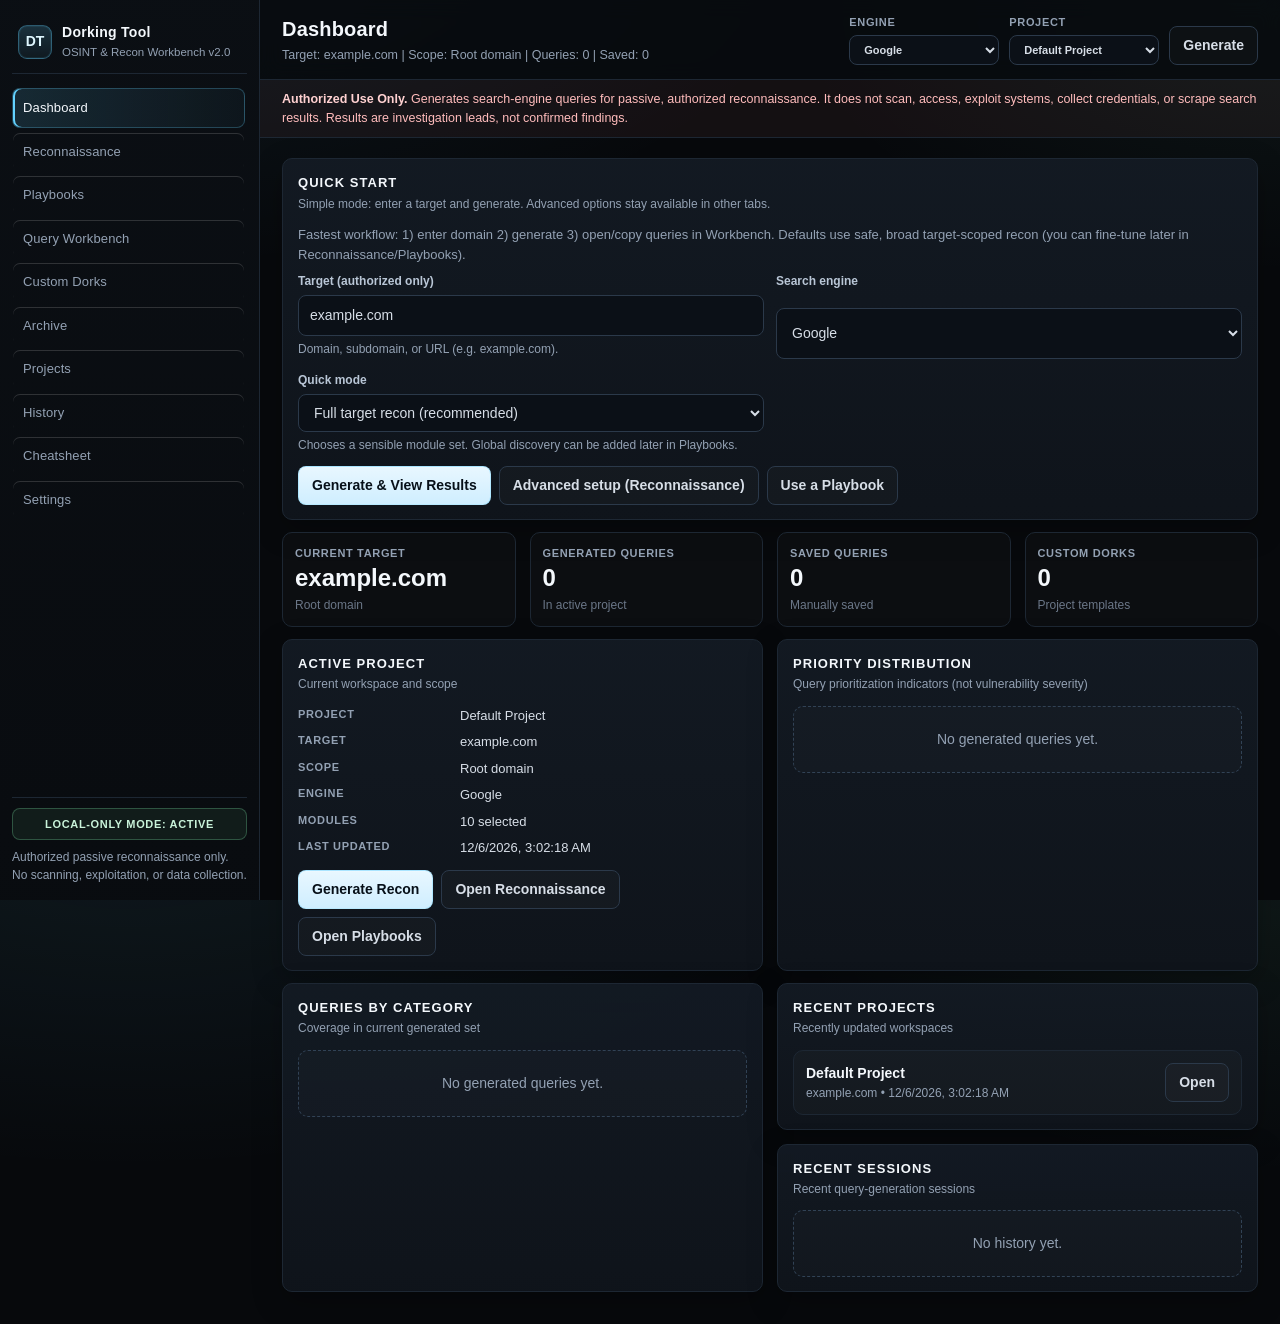
==== commit a67b3203: "fix: cache-bust UI assets to keep server and browser modes consistent" ====
--- a/index.html
+++ b/index.html
@@ -4,7 +4,7 @@
   <meta charset="UTF-8" />
   <meta name="viewport" content="width=device-width, initial-scale=1.0" />
   <title>Dorking Tool v2.0 — Search Engine OSINT & Reconnaissance Workbench</title>
-  <link rel="stylesheet" href="styles.css" />
+  <link rel="stylesheet" href="styles.css?v=20261113" />
 </head>
 <body>
   <a class="skip-link" href="#view-root">Skip to content</a>
@@ -65,7 +65,7 @@
   <div id="toast-container" class="toast-container" aria-live="polite" aria-atomic="true"></div>
   <div id="modal-root"></div>
 
-  <script src="data.js"></script>
-  <script src="app.js"></script>
+  <script src="data.js?v=20261113"></script>
+  <script src="app.js?v=20261113"></script>
 </body>
 </html>
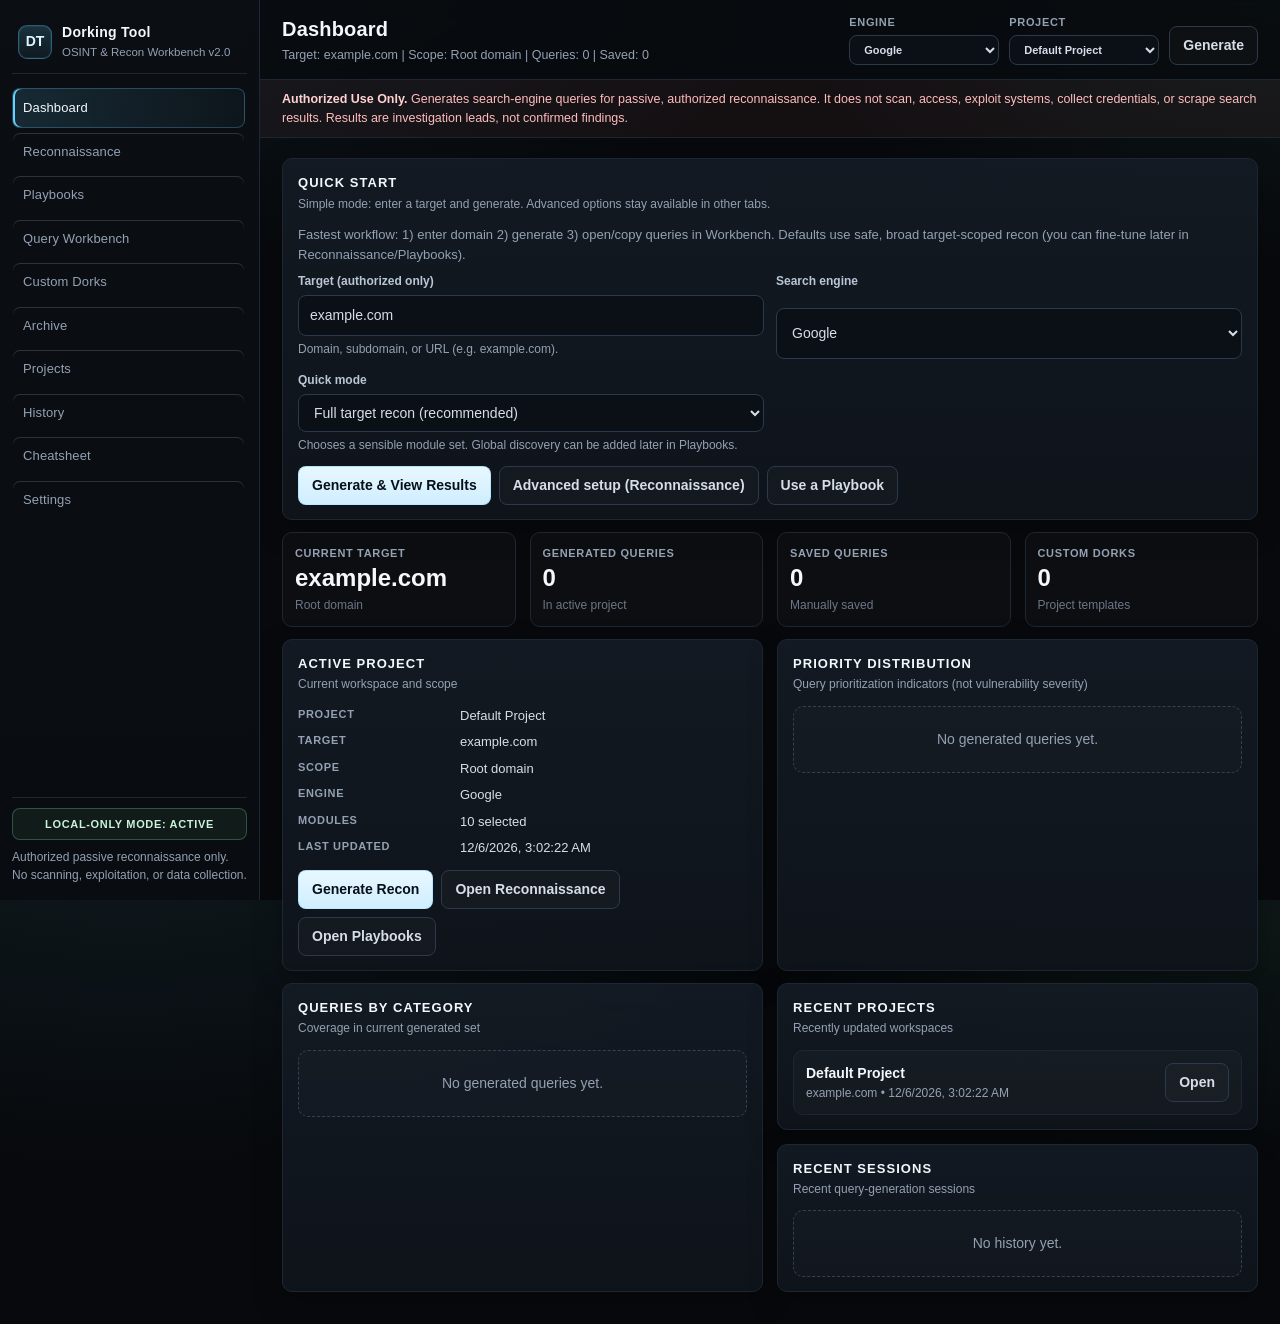
==== commit e7d3f83c: "fix: disable caching for UI assets and bump versions" ====
--- a/index.html
+++ b/index.html
@@ -4,7 +4,7 @@
   <meta charset="UTF-8" />
   <meta name="viewport" content="width=device-width, initial-scale=1.0" />
   <title>Dorking Tool v2.0 — Search Engine OSINT & Reconnaissance Workbench</title>
-  <link rel="stylesheet" href="styles.css?v=20261113" />
+  <link rel="stylesheet" href="styles.css?v=20261113b" />
 </head>
 <body>
   <a class="skip-link" href="#view-root">Skip to content</a>
@@ -65,7 +65,7 @@
   <div id="toast-container" class="toast-container" aria-live="polite" aria-atomic="true"></div>
   <div id="modal-root"></div>
 
-  <script src="data.js?v=20261113"></script>
-  <script src="app.js?v=20261113"></script>
+  <script src="data.js?v=20261113b"></script>
+  <script src="app.js?v=20261113b"></script>
 </body>
 </html>
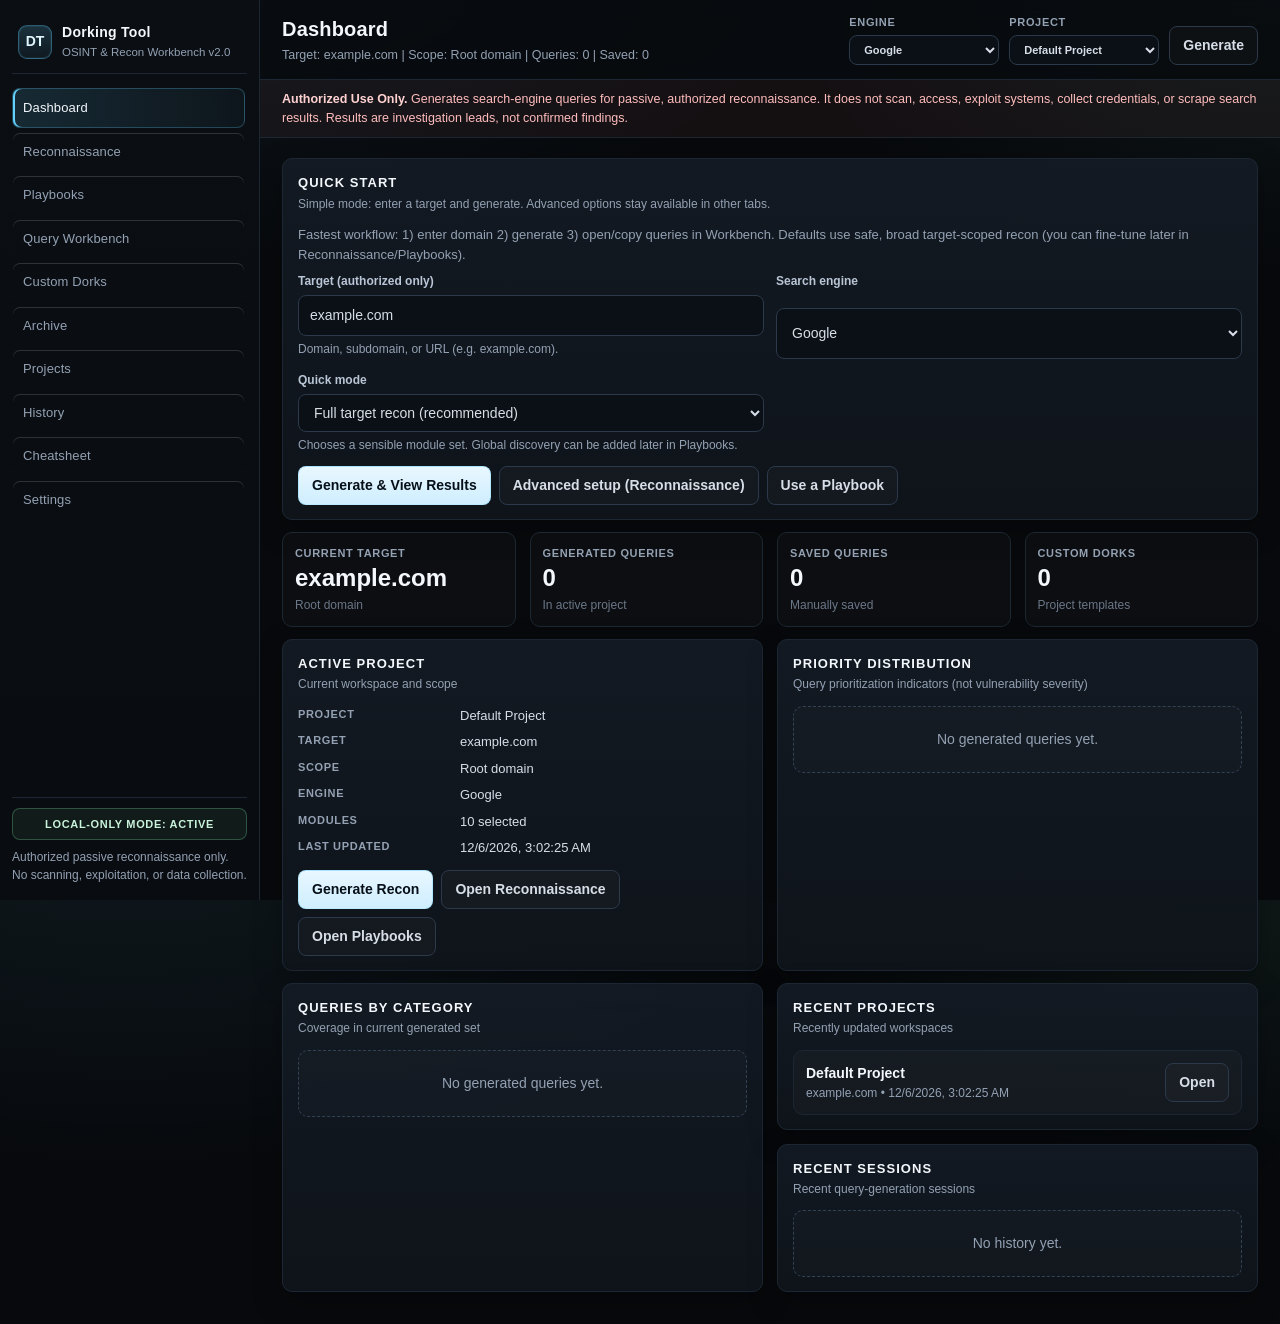
==== commit 00846736: "fix: hard-disable HTTP/browser caching and add cache clear helper" ====
--- a/index.html
+++ b/index.html
@@ -3,8 +3,11 @@
 <head>
   <meta charset="UTF-8" />
   <meta name="viewport" content="width=device-width, initial-scale=1.0" />
+  <meta http-equiv="Cache-Control" content="no-cache, no-store, must-revalidate" />
+  <meta http-equiv="Pragma" content="no-cache" />
+  <meta http-equiv="Expires" content="0" />
   <title>Dorking Tool v2.0 — Search Engine OSINT & Reconnaissance Workbench</title>
-  <link rel="stylesheet" href="styles.css?v=20261113b" />
+  <link rel="stylesheet" href="styles.css?v=20261113c" />
 </head>
 <body>
   <a class="skip-link" href="#view-root">Skip to content</a>
@@ -65,7 +68,7 @@
   <div id="toast-container" class="toast-container" aria-live="polite" aria-atomic="true"></div>
   <div id="modal-root"></div>
 
-  <script src="data.js?v=20261113b"></script>
-  <script src="app.js?v=20261113b"></script>
+  <script src="data.js?v=20261113c"></script>
+  <script src="app.js?v=20261113c"></script>
 </body>
 </html>
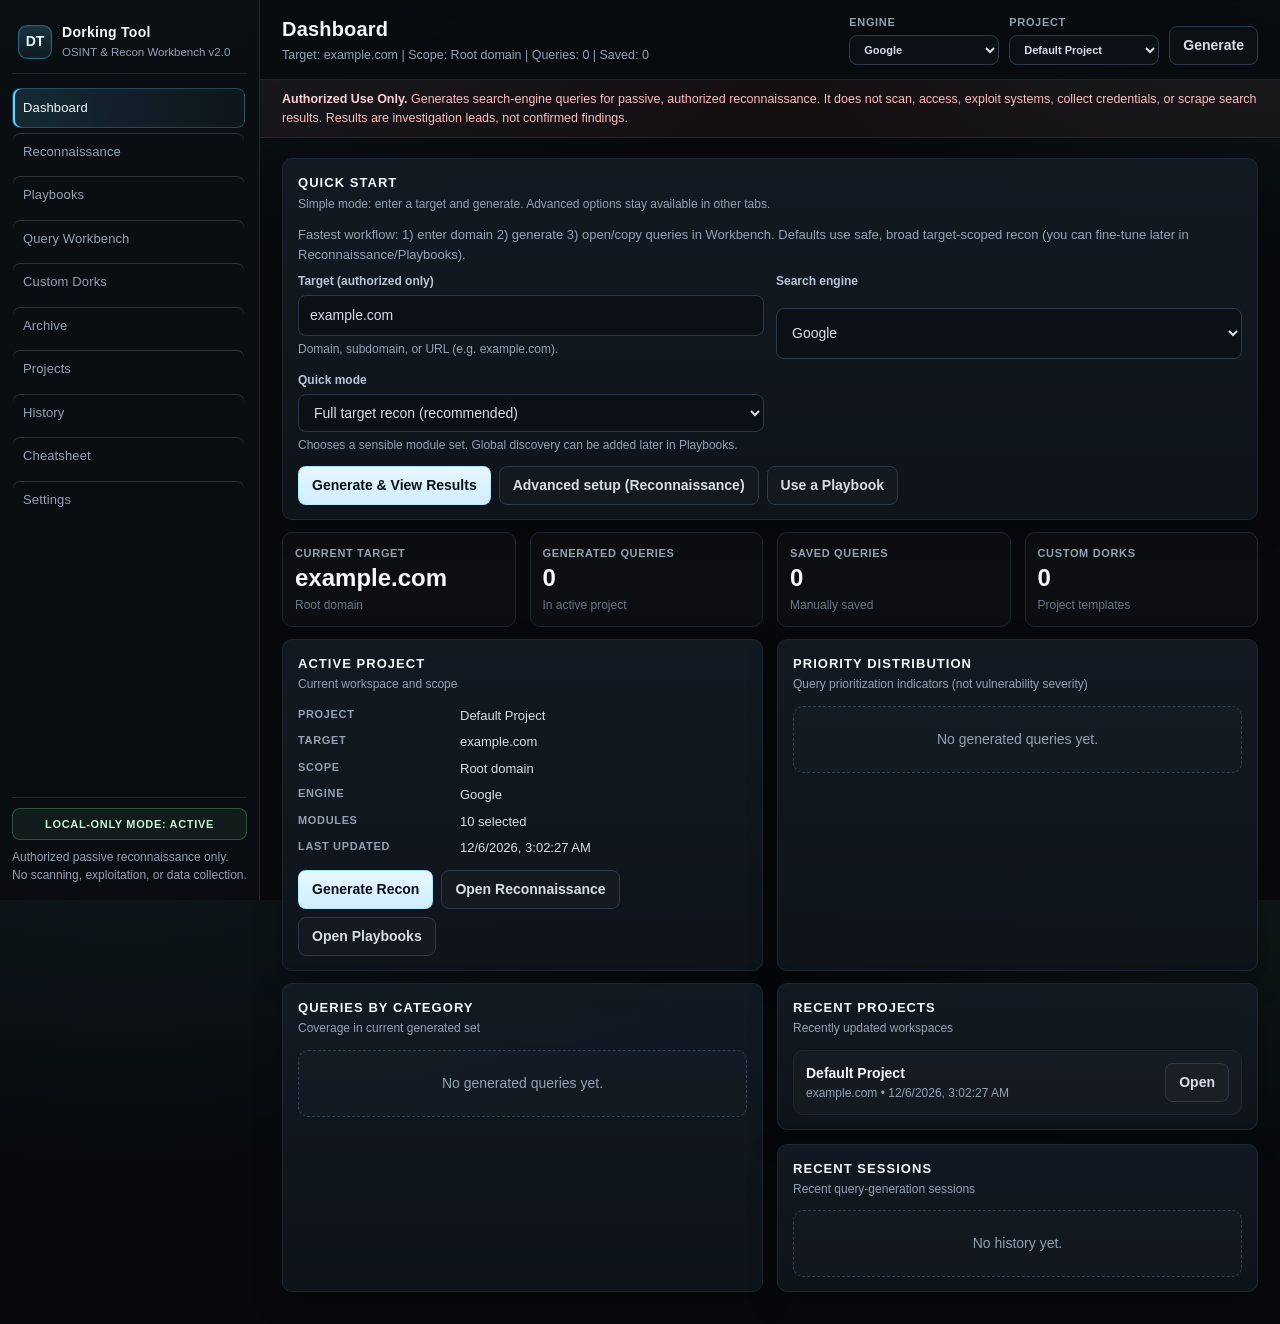
==== commit 55c6807c: "fix: add missing op-desc style and bump UI asset versions" ====
--- a/index.html
+++ b/index.html
@@ -7,7 +7,7 @@
   <meta http-equiv="Pragma" content="no-cache" />
   <meta http-equiv="Expires" content="0" />
   <title>Dorking Tool v2.0 — Search Engine OSINT & Reconnaissance Workbench</title>
-  <link rel="stylesheet" href="styles.css?v=20261113c" />
+  <link rel="stylesheet" href="styles.css?v=20261113d" />
 </head>
 <body>
   <a class="skip-link" href="#view-root">Skip to content</a>
@@ -68,7 +68,7 @@
   <div id="toast-container" class="toast-container" aria-live="polite" aria-atomic="true"></div>
   <div id="modal-root"></div>
 
-  <script src="data.js?v=20261113c"></script>
-  <script src="app.js?v=20261113c"></script>
+  <script src="data.js?v=20261113d"></script>
+  <script src="app.js?v=20261113d"></script>
 </body>
 </html>
--- a/styles.css
+++ b/styles.css
@@ -224,6 +224,7 @@
 .op-item { border: 1px solid var(--border); background: rgba(255,255,255,0.02); padding: 10px; border-radius: 8px; }
 .op-head { display: flex; justify-content: space-between; gap: 8px; align-items: center; }
 .op-name { color: var(--text-strong); font-weight: 700; font-family: var(--mono); }
+.op-desc { color: var(--muted); font-size: 12px; margin-top: 4px; line-height: 1.45; }
 
 .empty { padding: 22px; border: 1px dashed #314255; color: var(--muted); text-align: center; background: rgba(255,255,255,0.015); border-radius: 10px; }
 .progress-bar { height: 8px; background: #0a0f14; border: 1px solid var(--border); border-radius: 999px; overflow: hidden; }
